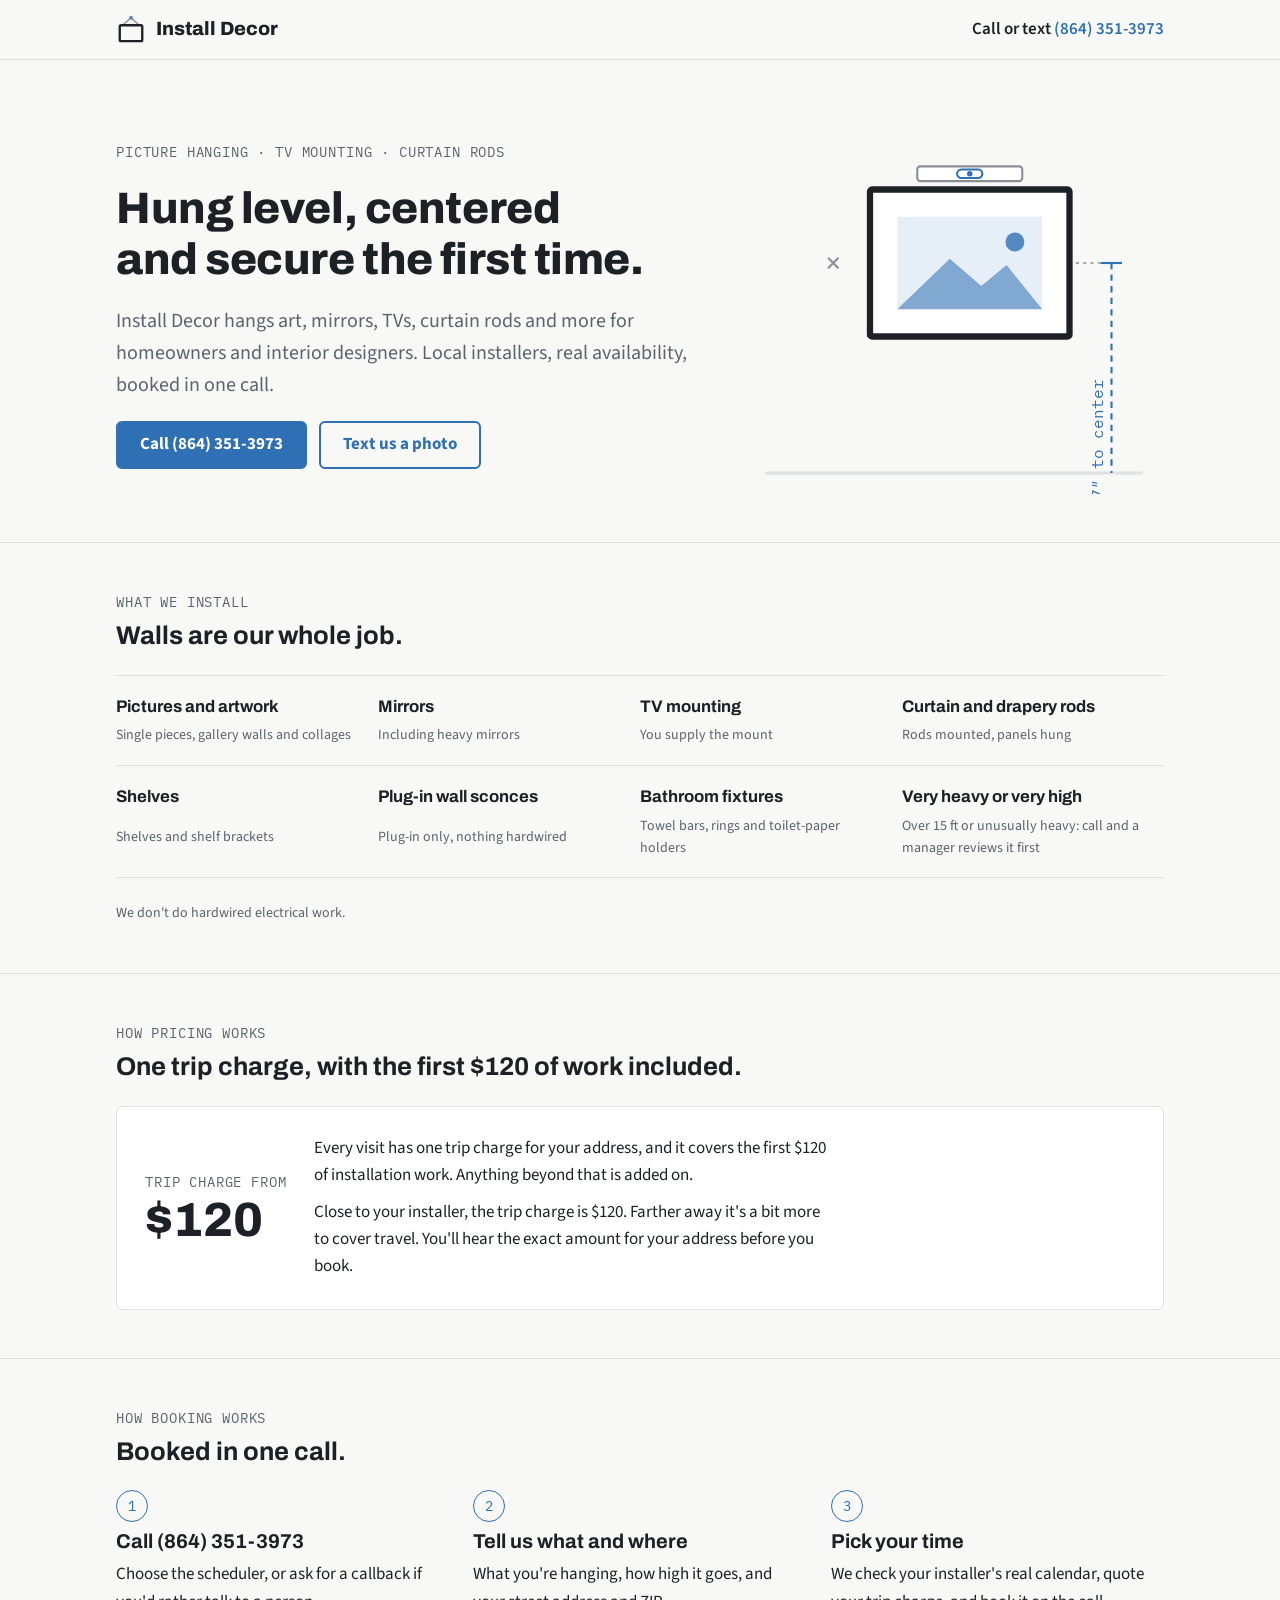
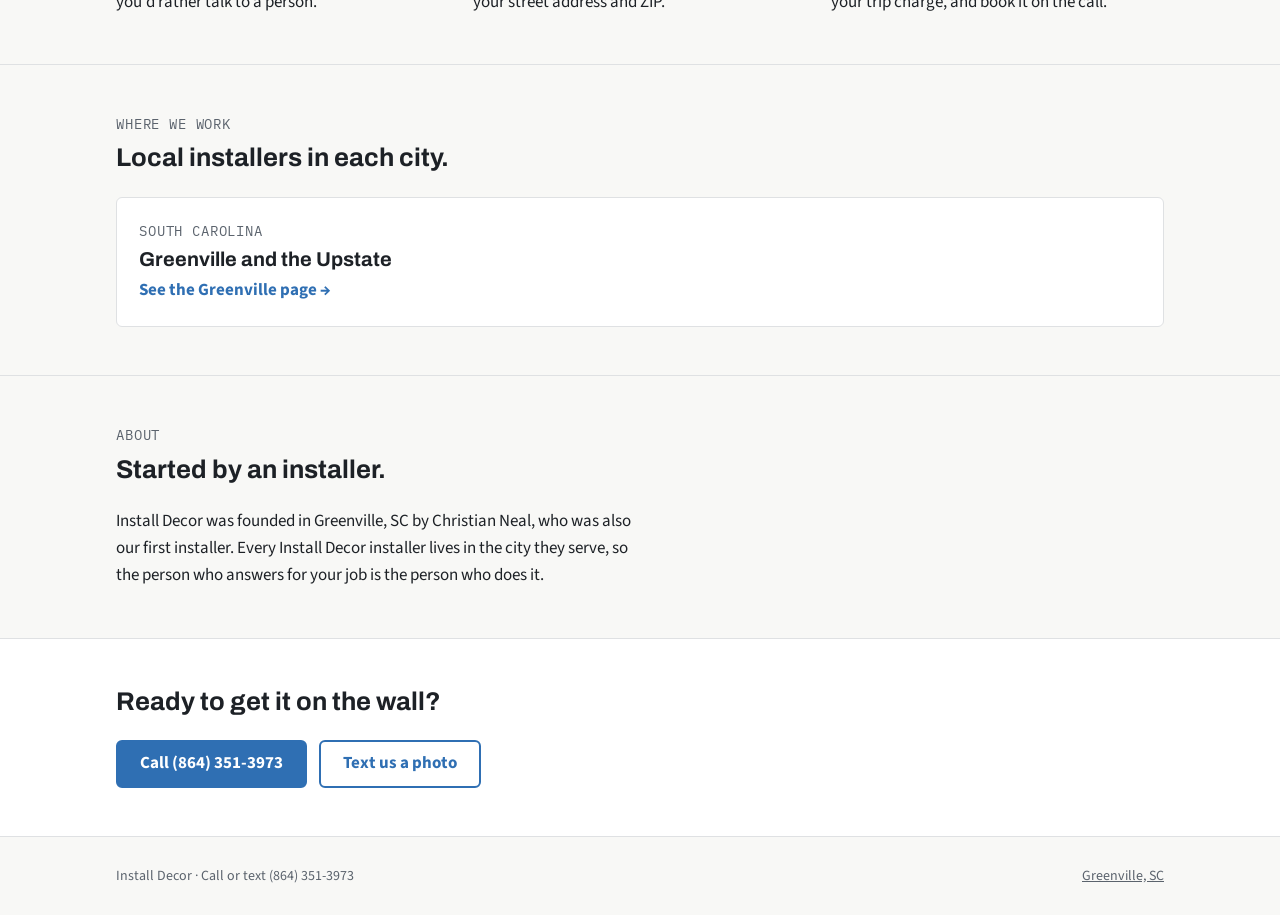
==== index.html @ dbbad50e "Add Install Decor website: home page, Greenville page, sitemap, robots, 404 Co-Authored-By: Claude O" ====
<!doctype html>
<html lang="en">
<head>
<meta charset="utf-8">
<meta name="viewport" content="width=device-width, initial-scale=1, viewport-fit=cover">
<title>Install Decor | Picture Hanging, TV Mounting &amp; Curtain Rods</title>
<meta name="description" content="Install Decor hangs pictures, mirrors, TVs, curtain rods and more for homeowners and designers. Local installers, real availability, booked in one call: (864) 351-3973.">
<link rel="canonical" href="https://installdecor.com/">
<link rel="icon" href="favicon.svg" type="image/svg+xml">
<meta property="og:type" content="website">
<meta property="og:site_name" content="Install Decor">
<meta property="og:title" content="Install Decor | Picture Hanging, TV Mounting & Curtain Rods">
<meta property="og:description" content="Local installers for art, mirrors, TVs and curtain rods. Booked in one call: (864) 351-3973.">
<meta property="og:url" content="https://installdecor.com/">
<meta property="og:image" content="https://installdecor.com/og-image.png">
<meta name="twitter:card" content="summary_large_image">
<link rel="preconnect" href="https://fonts.googleapis.com">
<link rel="preconnect" href="https://fonts.gstatic.com" crossorigin>
<link rel="stylesheet" href="https://fonts.googleapis.com/css2?family=Archivo:wght@700;800&family=IBM+Plex+Mono:wght@400&family=Source+Sans+3:wght@400;600;700&display=swap">
<link rel="stylesheet" href="styles.css">
<script type="application/ld+json">
{
  "@context": "https://schema.org",
  "@type": "HomeAndConstructionBusiness",
  "@id": "https://installdecor.com/#business",
  "name": "Install Decor",
  "url": "https://installdecor.com/",
  "telephone": "+1-864-351-3973",
  "image": "https://installdecor.com/og-image.png",
  "logo": "https://installdecor.com/favicon.svg",
  "description": "Picture hanging, mirror hanging, TV mounting, curtain and drapery rod installation, shelves, plug-in sconces and bathroom fixtures for homeowners and interior designers.",
  "founder": { "@type": "Person", "name": "Christian Neal" },
  "areaServed": [
    { "@type": "City", "name": "Greenville, SC" }
  ],
  "department": [
    { "@id": "https://installdecor.com/greenville-sc/#business" }
  ],
  "knowsAbout": ["Picture hanging", "Mirror hanging", "TV mounting", "Curtain rod installation", "Drapery rod installation", "Shelf installation", "Plug-in wall sconce installation", "Bathroom fixture installation"]
}
</script>
</head>
<body>

<header class="site-header">
  <div class="wrap">
    <a class="brand" href="./" aria-label="Install Decor home">
      <svg width="30" height="30" viewBox="0 0 32 32" aria-hidden="true"><circle cx="16" cy="4" r="2" fill="var(--tape)"/><path d="M16 4 L7 12 M16 4 L25 12" stroke="var(--pencil)" stroke-width="1.5" fill="none"/><rect x="4" y="12" width="24" height="17" rx="1.5" fill="none" stroke="var(--ink)" stroke-width="2.5"/></svg>
      Install Decor
    </a>
    <a class="header-call" href="tel:+18643513973">Call or text <span>(864) 351-3973</span></a>
  </div>
</header>

<main>
  <section class="hero">
    <div class="wrap">
      <div class="hero-copy">
        <p class="label">Picture hanging &middot; TV mounting &middot; Curtain rods</p>
        <h1>Hung level, centered and secure the first time.</h1>
        <p class="lede">Install Decor hangs art, mirrors, TVs, curtain rods and more for homeowners and interior designers. Local installers, real availability, booked in one call.</p>
        <div class="actions">
          <a class="btn btn-primary" href="tel:+18643513973">Call (864) 351-3973</a>
          <a class="btn btn-secondary" href="sms:+18643513973">Text us a photo</a>
        </div>
      </div>
      <div class="hero-art" aria-hidden="true">
        <svg viewBox="0 0 400 360" role="img">
          <line x1="20" y1="340" x2="380" y2="340" stroke="var(--line)" stroke-width="3"/>
          <rect x="120" y="70" width="190" height="140" rx="2" fill="var(--panel)" stroke="var(--ink)" stroke-width="6"/>
          <rect x="146" y="96" width="138" height="88" fill="var(--tape-soft)"/>
          <path d="M146 184 L196 136 L226 162 L250 142 L284 184 Z" fill="var(--tape)" opacity="0.55"/>
          <circle cx="258" cy="120" r="9" fill="var(--tape)" opacity="0.8"/>
          <rect x="165" y="48" width="100" height="14" rx="3" fill="var(--panel)" stroke="var(--pencil)" stroke-width="2"/>
          <rect x="203" y="51" width="24" height="8" rx="4" fill="none" stroke="var(--tape)" stroke-width="2"/>
          <circle cx="215" cy="55" r="2.6" fill="var(--tape)"/>
          <line x1="350" y1="140" x2="350" y2="340" stroke="var(--tape)" stroke-width="2" stroke-dasharray="6 5"/>
          <line x1="340" y1="140" x2="360" y2="140" stroke="var(--tape)" stroke-width="2"/>
          <line x1="316" y1="140" x2="340" y2="140" stroke="var(--pencil)" stroke-width="1.5" stroke-dasharray="3 4"/>
          <path d="M80 135 l10 10 M90 135 l-10 10" stroke="var(--pencil)" stroke-width="2"/>
          <text x="342" y="250" font-size="15" fill="var(--tape)" text-anchor="end" transform="rotate(-90 342 250)">57&#8243; to center</text>
        </svg>
      </div>
    </div>
  </section>

  <section class="band" id="services">
    <div class="wrap">
      <div class="section-head">
        <p class="label">What we install</p>
        <h2>Walls are our whole job.</h2>
      </div>
      <ul class="services">
        <li><strong>Pictures and artwork</strong><span>Single pieces, gallery walls and collages</span></li>
        <li><strong>Mirrors</strong><span>Including heavy mirrors</span></li>
        <li><strong>TV mounting</strong><span>You supply the mount</span></li>
        <li><strong>Curtain and drapery rods</strong><span>Rods mounted, panels hung</span></li>
        <li><strong>Shelves</strong><span>Shelves and shelf brackets</span></li>
        <li><strong>Plug-in wall sconces</strong><span>Plug-in only, nothing hardwired</span></li>
        <li><strong>Bathroom fixtures</strong><span>Towel bars, rings and toilet-paper holders</span></li>
        <li><strong>Very heavy or very high</strong><span>Over 15 ft or unusually heavy: call and a manager reviews it first</span></li>
      </ul>
      <p class="note">We don't do hardwired electrical work.</p>
    </div>
  </section>

  <section class="band" id="pricing">
    <div class="wrap">
      <div class="section-head">
        <p class="label">How pricing works</p>
        <h2>One trip charge, with the first $120 of work included.</h2>
      </div>
      <div class="price">
        <div class="price-figure">
          <span class="label">Trip charge from</span>
          <span class="amount">$120</span>
        </div>
        <div class="price-copy">
          <p>Every visit has one trip charge for your address, and it covers the first $120 of installation work. Anything beyond that is added on.</p>
          <p>Close to your installer, the trip charge is $120. Farther away it's a bit more to cover travel. You'll hear the exact amount for your address before you book.</p>
        </div>
      </div>
    </div>
  </section>

  <section class="band" id="booking">
    <div class="wrap">
      <div class="section-head">
        <p class="label">How booking works</p>
        <h2>Booked in one call.</h2>
      </div>
      <ol class="steps">
        <li><h3>Call (864) 351-3973</h3><p>Choose the scheduler, or ask for a callback if you'd rather talk to a person.</p></li>
        <li><h3>Tell us what and where</h3><p>What you're hanging, how high it goes, and your street address and ZIP.</p></li>
        <li><h3>Pick your time</h3><p>We check your installer's real calendar, quote your trip charge, and book it on the call.</p></li>
      </ol>
    </div>
  </section>

  <section class="band" id="cities">
    <div class="wrap">
      <div class="section-head">
        <p class="label">Where we work</p>
        <h2>Local installers in each city.</h2>
      </div>
      <div class="cities">
        <a class="city" href="greenville-sc/">
          <span class="label">South Carolina</span>
          <h3>Greenville and the Upstate</h3>
          <span class="go">See the Greenville page &rarr;</span>
        </a>
      </div>
    </div>
  </section>

  <section class="band" id="about">
    <div class="wrap">
      <div class="section-head">
        <p class="label">About</p>
        <h2>Started by an installer.</h2>
      </div>
      <p>Install Decor was founded in Greenville, SC by Christian Neal, who was also our first installer. Every Install Decor installer lives in the city they serve, so the person who answers for your job is the person who does it.</p>
    </div>
  </section>

  <section class="band cta">
    <div class="wrap">
      <h2>Ready to get it on the wall?</h2>
      <div class="actions">
        <a class="btn btn-primary" href="tel:+18643513973">Call (864) 351-3973</a>
        <a class="btn btn-secondary" href="sms:+18643513973">Text us a photo</a>
      </div>
    </div>
  </section>
</main>

<footer class="site-footer">
  <div class="wrap">
    <span>Install Decor &middot; Call or text (864) 351-3973</span>
    <span><a href="greenville-sc/">Greenville, SC</a></span>
  </div>
</footer>

</body>
</html>
---- styles.css ----
/* Layout: a gallery wall. Plain plaster ground, ink type, painter's-tape blue for marks and actions.
   One measured illustration in the hero; everything else stays quiet. */
:root {
  --wall: #f8f8f6;
  --panel: #ffffff;
  --ink: #1d2126;
  --muted: #5b636d;
  --line: #dfe1e3;
  --tape: #2f6fb3;
  --tape-ink: #ffffff;
  --tape-soft: #e6eef7;
  --pencil: #8a8f96;

  --display: "Archivo", "Helvetica Neue", Arial, sans-serif;
  --body: "Source Sans 3", "Segoe UI", Roboto, Arial, sans-serif;
  --mono: "IBM Plex Mono", ui-monospace, Menlo, Consolas, monospace;

  --step--1: 0.875rem;
  --step-0: 1.0625rem;
  --step-1: 1.25rem;
  --step-2: 1.6rem;
  --step-3: clamp(1.9rem, 4.2vw, 2.75rem);
  --radius: 6px;
  --gutter: max(16px, env(safe-area-inset-left, 0px));
  --gutter-r: max(16px, env(safe-area-inset-right, 0px));
  color-scheme: light;
}
@media (prefers-color-scheme: dark) {
  :root:not([data-theme="light"]) {
    --wall: #15181b; --panel: #1d2126; --ink: #eceef0; --muted: #a3abb4;
    --line: #2e343a; --tape: #6aa6e6; --tape-ink: #0e1a27; --tape-soft: #1f2d3c; --pencil: #7d848c;
    color-scheme: dark;
  }
}
:root[data-theme="dark"] {
  --wall: #15181b; --panel: #1d2126; --ink: #eceef0; --muted: #a3abb4;
  --line: #2e343a; --tape: #6aa6e6; --tape-ink: #0e1a27; --tape-soft: #1f2d3c; --pencil: #7d848c;
  color-scheme: dark;
}

* { box-sizing: border-box; }
html { -webkit-text-size-adjust: 100%; }
body {
  margin: 0;
  background: var(--wall);
  color: var(--ink);
  font: 400 var(--step-0)/1.6 var(--body);
}
img { max-width: 100%; height: auto; display: block; }
a { color: var(--tape); }
a:focus-visible, .btn:focus-visible { outline: 3px solid var(--tape); outline-offset: 3px; }
h1, h2, h3 { font-family: var(--display); line-height: 1.15; text-wrap: balance; margin: 0; }
h1 { font-size: var(--step-3); font-weight: 800; letter-spacing: -0.01em; }
h2 { font-size: var(--step-2); font-weight: 700; }
h3 { font-size: var(--step-1); font-weight: 700; }
p { margin: 0; max-width: 65ch; }

.wrap {
  max-width: 1080px;
  margin: 0 auto;
  padding-left: var(--gutter);
  padding-right: var(--gutter-r);
}
.label {
  font-family: var(--mono);
  font-size: var(--step--1);
  letter-spacing: 0.06em;
  text-transform: uppercase;
  color: var(--muted);
}

/* Header */
.site-header { border-bottom: 1px solid var(--line); background: var(--wall); }
.site-header .wrap {
  display: flex; align-items: center; justify-content: space-between;
  gap: 16px; padding-block: 14px; flex-wrap: wrap;
}
.brand {
  display: flex; align-items: center; gap: 10px;
  font-family: var(--display); font-weight: 800; font-size: 1.2rem;
  color: var(--ink); text-decoration: none;
}
.brand svg { flex: none; }
.header-call { font-weight: 600; color: var(--ink); text-decoration: none; white-space: nowrap; }
.header-call span { color: var(--tape); }

/* Buttons */
.actions { display: flex; flex-wrap: wrap; gap: 12px; }
.btn {
  display: inline-flex; align-items: center; justify-content: center; gap: 8px;
  min-height: 48px; padding: 0 22px; border-radius: var(--radius);
  font: 700 var(--step-0)/1 var(--body); text-decoration: none;
  border: 2px solid var(--tape);
}
.btn-primary { background: var(--tape); color: var(--tape-ink); }
.btn-secondary { background: transparent; color: var(--tape); }
.btn-primary:hover { filter: brightness(1.08); }
.btn-secondary:hover { background: var(--tape-soft); }

/* Hero */
.hero .wrap {
  display: grid; grid-template-columns: minmax(0, 1.15fr) minmax(0, 0.85fr);
  gap: 48px; align-items: center; padding-block: 56px 48px;
}
.hero-copy { display: grid; gap: 20px; min-width: 0; }
.hero-copy .lede { font-size: var(--step-1); color: var(--muted); }
.hero-art { min-width: 0; }
.hero-art svg { width: 100%; height: auto; max-width: 420px; margin-left: auto; display: block; }
.hero-art text { font-family: var(--mono); }

/* Sections */
section.band { padding-block: 48px; border-top: 1px solid var(--line); }
section.band .wrap { display: grid; gap: 24px; }
.section-head { display: grid; gap: 8px; }

.services {
  list-style: none; margin: 0; padding: 0;
  display: grid; grid-template-columns: repeat(auto-fit, minmax(230px, 1fr)); gap: 0;
  border-top: 1px solid var(--line);
}
.services li {
  display: grid; gap: 4px; padding: 18px 20px 18px 0;
  border-bottom: 1px solid var(--line);
}
.services li strong { font-family: var(--display); font-size: 1.05rem; }
.services li span { color: var(--muted); font-size: var(--step--1); }
.note { color: var(--muted); font-size: var(--step--1); }

.price {
  display: grid; grid-template-columns: auto minmax(0, 1fr); gap: 28px; align-items: center;
  background: var(--panel); border: 1px solid var(--line); border-radius: var(--radius);
  padding: 28px;
}
.price-figure { display: grid; gap: 2px; }
.price-figure .amount {
  font-family: var(--display); font-weight: 800; font-size: 3rem; line-height: 1;
  font-variant-numeric: tabular-nums;
}
.price-copy { display: grid; gap: 10px; min-width: 0; }

.steps { list-style: none; margin: 0; padding: 0; display: grid; grid-template-columns: repeat(3, minmax(0, 1fr)); gap: 24px; counter-reset: step; }
.steps li { display: grid; gap: 8px; align-content: start; counter-increment: step; }
.steps li::before {
  content: counter(step);
  font-family: var(--mono); font-size: var(--step--1); color: var(--tape);
  border: 1.5px solid var(--tape); border-radius: 50%;
  width: 30px; height: 30px; display: grid; place-items: center;
}

.cities { display: grid; grid-template-columns: repeat(auto-fit, minmax(260px, 1fr)); gap: 16px; }
.city {
  display: grid; gap: 6px; padding: 22px; border-radius: var(--radius);
  background: var(--panel); border: 1px solid var(--line); text-decoration: none; color: var(--ink);
}
.city:hover { border-color: var(--tape); }
.city .go { color: var(--tape); font-weight: 700; }

/* City page */
.installer { display: grid; grid-template-columns: 220px minmax(0, 1fr); gap: 28px; align-items: center; }
.photo {
  aspect-ratio: 4 / 5; max-width: 100%; border-radius: var(--radius); overflow: hidden;
  background: var(--tape-soft); display: grid; place-items: center; text-align: center;
  color: var(--muted); font-size: var(--step--1); padding: 16px;
}
.photo img { width: 100%; height: 100%; object-fit: cover; }
.towns { list-style: none; margin: 0; padding: 0; display: flex; flex-wrap: wrap; gap: 8px; }
.towns li {
  padding: 6px 12px; border: 1px solid var(--line); border-radius: 999px;
  background: var(--panel); font-size: var(--step--1);
}

.faq { display: grid; gap: 0; border-top: 1px solid var(--line); }
.faq details { border-bottom: 1px solid var(--line); padding-block: 16px; }
.faq summary { cursor: pointer; font-family: var(--display); font-weight: 700; font-size: 1.05rem; }
.faq details p { margin-top: 8px; color: var(--muted); }

.cta { background: var(--panel); }
.cta .wrap { display: flex; flex-wrap: wrap; align-items: center; justify-content: space-between; gap: 20px; }

/* Footer */
.site-footer { border-top: 1px solid var(--line); padding-block: 28px; color: var(--muted); font-size: var(--step--1); }
.site-footer .wrap { display: flex; flex-wrap: wrap; justify-content: space-between; gap: 12px 24px; }
.site-footer a { color: var(--muted); }

@media (max-width: 760px) {
  .hero .wrap { grid-template-columns: minmax(0, 1fr); gap: 28px; padding-block: 36px; }
  .hero-art svg { max-width: 320px; margin: 0 auto; }
  .price { grid-template-columns: minmax(0, 1fr); gap: 16px; }
  .steps { grid-template-columns: minmax(0, 1fr); }
  .installer { grid-template-columns: minmax(0, 1fr); }
  .installer .photo { max-width: 240px; }
}
@media (prefers-reduced-motion: no-preference) {
  .btn { transition: filter 0.15s, background-color 0.15s; }
}
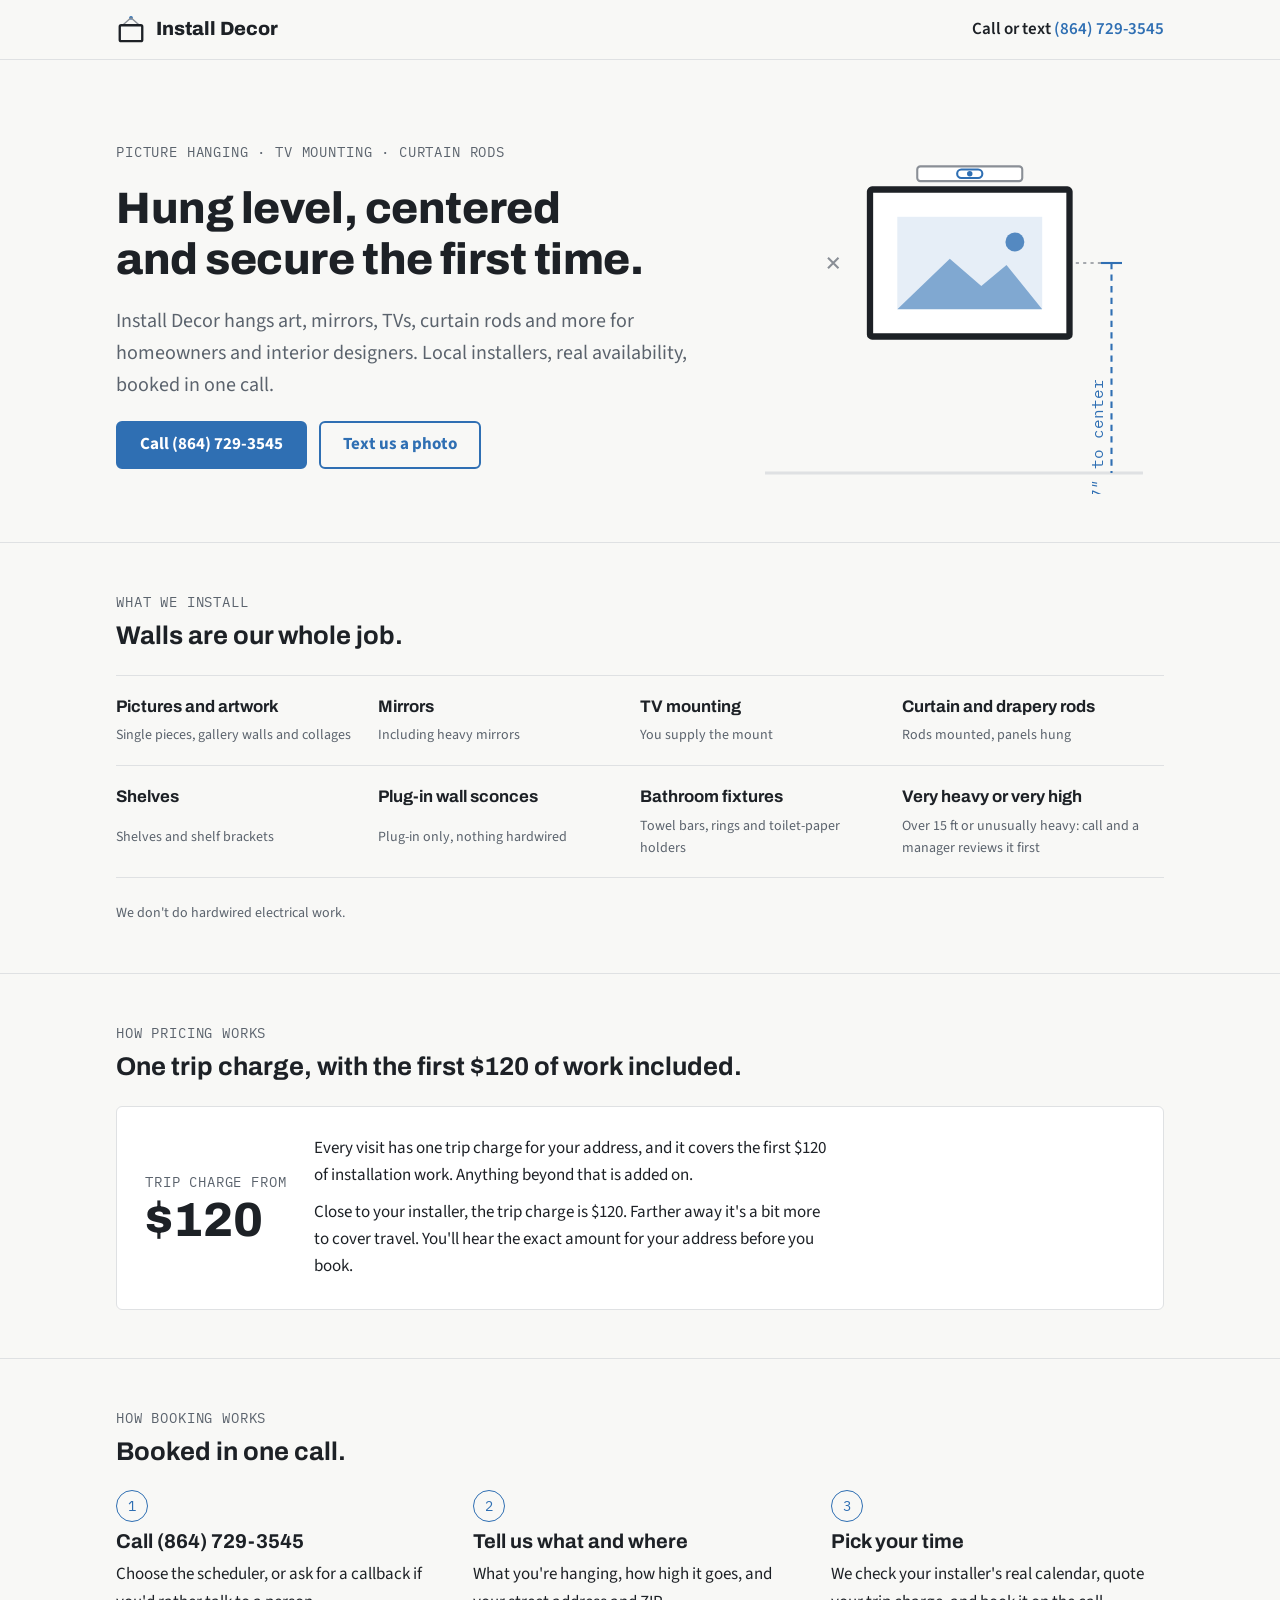
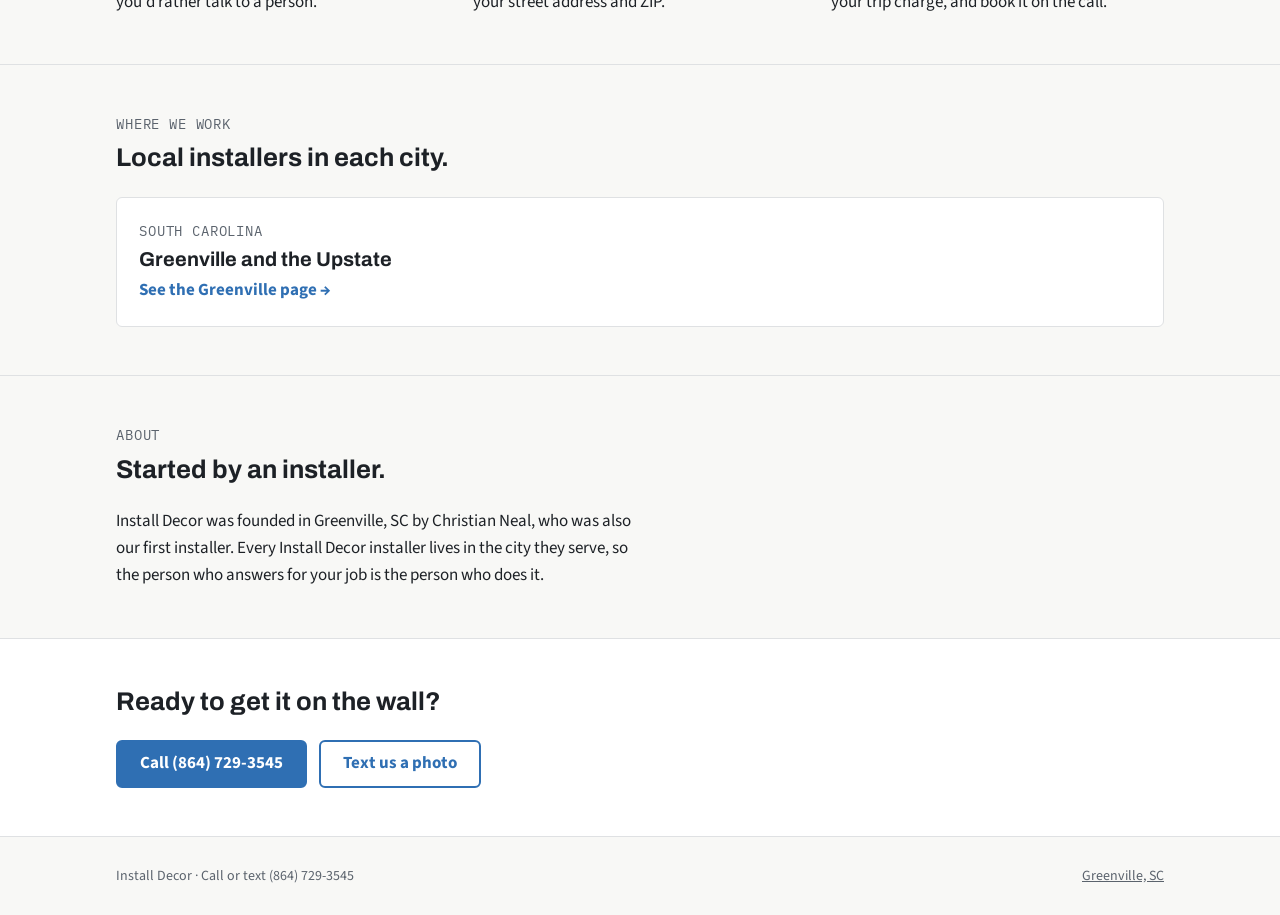
==== commit 03b0fa13: "Use (864) 729-3545 as the primary phone number Co-Authored-By: Claude Opus 5.5 <noreply@anthropic.co" ====
--- a/index.html
+++ b/index.html
@@ -4,13 +4,13 @@
 <meta charset="utf-8">
 <meta name="viewport" content="width=device-width, initial-scale=1, viewport-fit=cover">
 <title>Install Decor | Picture Hanging, TV Mounting &amp; Curtain Rods</title>
-<meta name="description" content="Install Decor hangs pictures, mirrors, TVs, curtain rods and more for homeowners and designers. Local installers, real availability, booked in one call: (864) 351-3973.">
+<meta name="description" content="Install Decor hangs pictures, mirrors, TVs, curtain rods and more for homeowners and designers. Local installers, real availability, booked in one call: (864) 729-3545.">
 <link rel="canonical" href="https://installdecor.com/">
 <link rel="icon" href="favicon.svg" type="image/svg+xml">
 <meta property="og:type" content="website">
 <meta property="og:site_name" content="Install Decor">
 <meta property="og:title" content="Install Decor | Picture Hanging, TV Mounting & Curtain Rods">
-<meta property="og:description" content="Local installers for art, mirrors, TVs and curtain rods. Booked in one call: (864) 351-3973.">
+<meta property="og:description" content="Local installers for art, mirrors, TVs and curtain rods. Booked in one call: (864) 729-3545.">
 <meta property="og:url" content="https://installdecor.com/">
 <meta property="og:image" content="https://installdecor.com/og-image.png">
 <meta name="twitter:card" content="summary_large_image">
@@ -25,7 +25,7 @@
   "@id": "https://installdecor.com/#business",
   "name": "Install Decor",
   "url": "https://installdecor.com/",
-  "telephone": "+1-864-351-3973",
+  "telephone": "+1-864-729-3545",
   "image": "https://installdecor.com/og-image.png",
   "logo": "https://installdecor.com/favicon.svg",
   "description": "Picture hanging, mirror hanging, TV mounting, curtain and drapery rod installation, shelves, plug-in sconces and bathroom fixtures for homeowners and interior designers.",
@@ -48,7 +48,7 @@
       <svg width="30" height="30" viewBox="0 0 32 32" aria-hidden="true"><circle cx="16" cy="4" r="2" fill="var(--tape)"/><path d="M16 4 L7 12 M16 4 L25 12" stroke="var(--pencil)" stroke-width="1.5" fill="none"/><rect x="4" y="12" width="24" height="17" rx="1.5" fill="none" stroke="var(--ink)" stroke-width="2.5"/></svg>
       Install Decor
     </a>
-    <a class="header-call" href="tel:+18643513973">Call or text <span>(864) 351-3973</span></a>
+    <a class="header-call" href="tel:+18647293545">Call or text <span>(864) 729-3545</span></a>
   </div>
 </header>
 
@@ -60,8 +60,8 @@
         <h1>Hung level, centered and secure the first time.</h1>
         <p class="lede">Install Decor hangs art, mirrors, TVs, curtain rods and more for homeowners and interior designers. Local installers, real availability, booked in one call.</p>
         <div class="actions">
-          <a class="btn btn-primary" href="tel:+18643513973">Call (864) 351-3973</a>
-          <a class="btn btn-secondary" href="sms:+18643513973">Text us a photo</a>
+          <a class="btn btn-primary" href="tel:+18647293545">Call (864) 729-3545</a>
+          <a class="btn btn-secondary" href="sms:+18647293545">Text us a photo</a>
         </div>
       </div>
       <div class="hero-art" aria-hidden="true">
@@ -130,7 +130,7 @@
         <h2>Booked in one call.</h2>
       </div>
       <ol class="steps">
-        <li><h3>Call (864) 351-3973</h3><p>Choose the scheduler, or ask for a callback if you'd rather talk to a person.</p></li>
+        <li><h3>Call (864) 729-3545</h3><p>Choose the scheduler, or ask for a callback if you'd rather talk to a person.</p></li>
         <li><h3>Tell us what and where</h3><p>What you're hanging, how high it goes, and your street address and ZIP.</p></li>
         <li><h3>Pick your time</h3><p>We check your installer's real calendar, quote your trip charge, and book it on the call.</p></li>
       </ol>
@@ -167,8 +167,8 @@
     <div class="wrap">
       <h2>Ready to get it on the wall?</h2>
       <div class="actions">
-        <a class="btn btn-primary" href="tel:+18643513973">Call (864) 351-3973</a>
-        <a class="btn btn-secondary" href="sms:+18643513973">Text us a photo</a>
+        <a class="btn btn-primary" href="tel:+18647293545">Call (864) 729-3545</a>
+        <a class="btn btn-secondary" href="sms:+18647293545">Text us a photo</a>
       </div>
     </div>
   </section>
@@ -176,7 +176,7 @@
 
 <footer class="site-footer">
   <div class="wrap">
-    <span>Install Decor &middot; Call or text (864) 351-3973</span>
+    <span>Install Decor &middot; Call or text (864) 729-3545</span>
     <span><a href="greenville-sc/">Greenville, SC</a></span>
   </div>
 </footer>
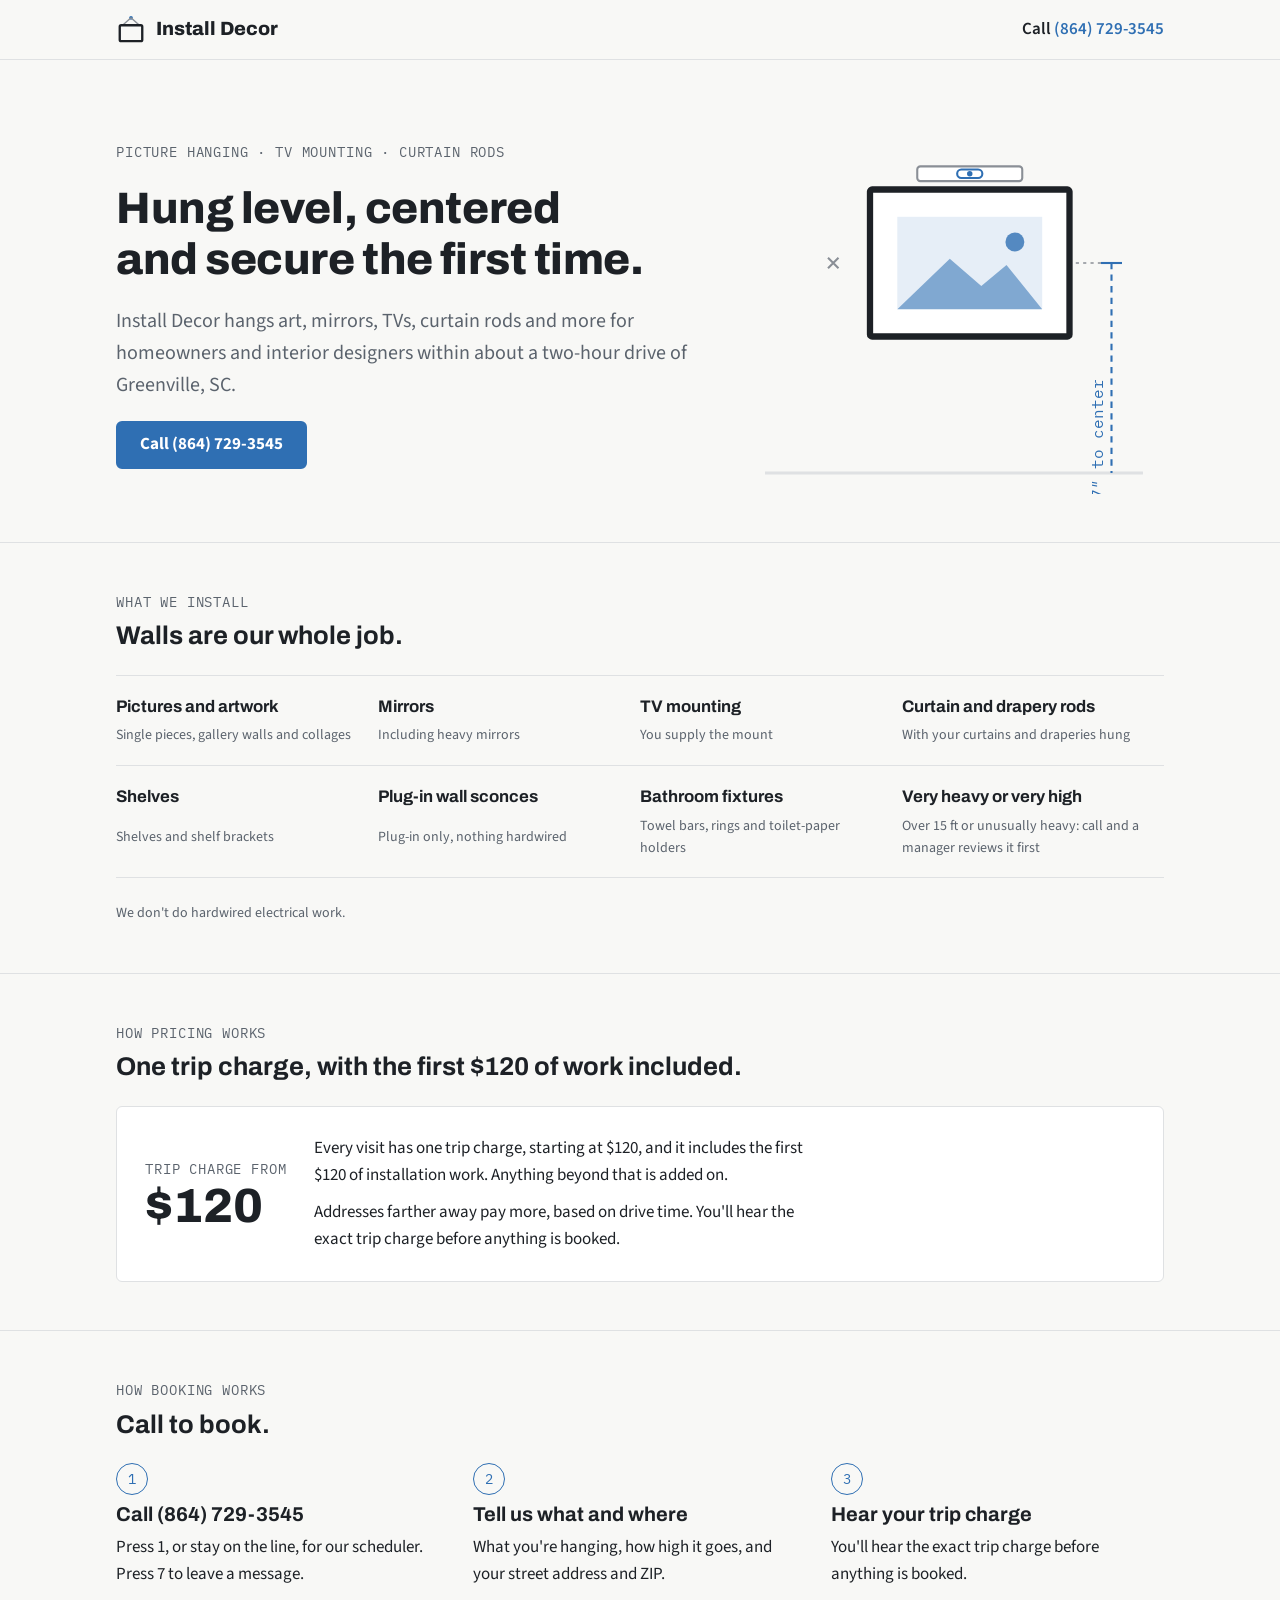
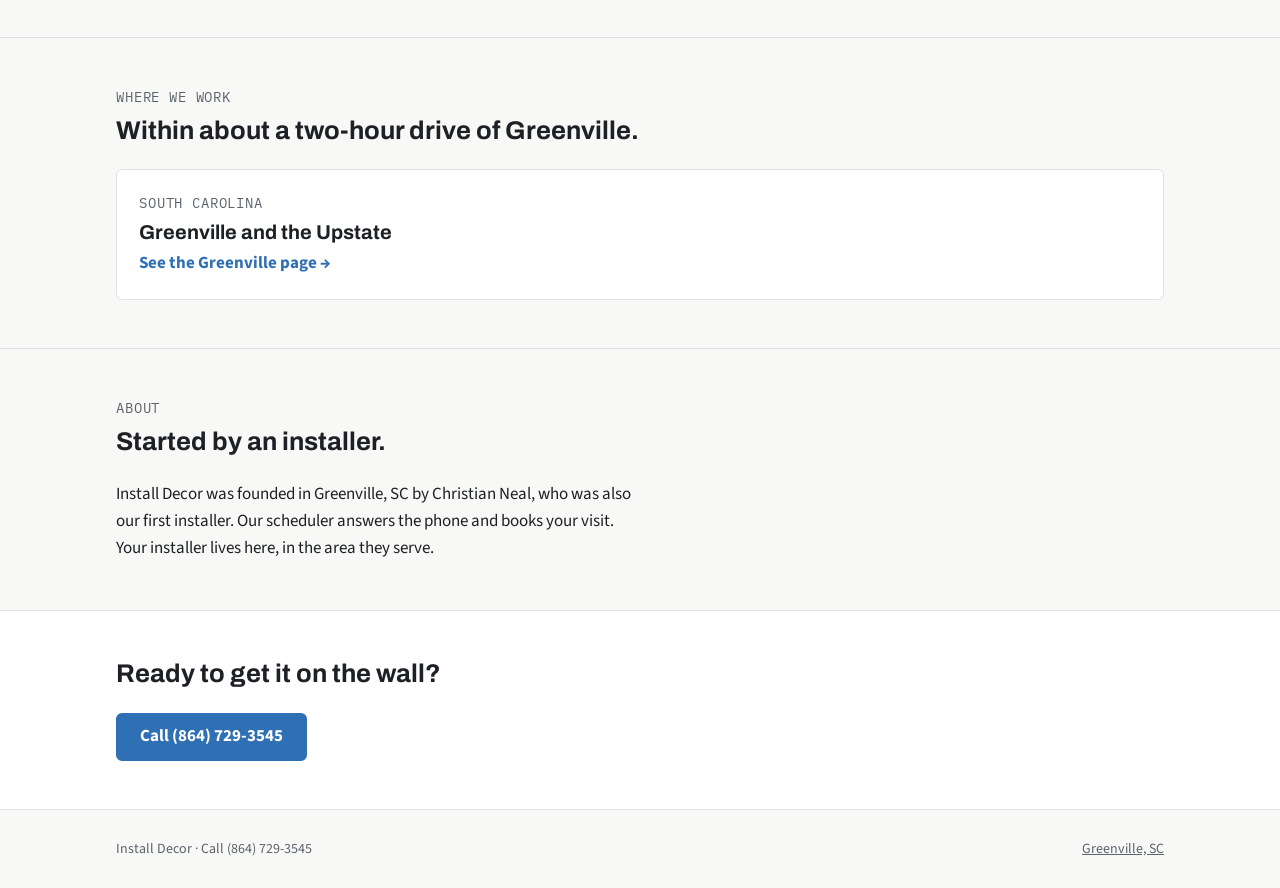
==== commit 0c43cd80: "Correct site copy: call-only CTA, phone menu steps, pricing, service area, curtains Co-Authored-By: " ====
--- a/index.html
+++ b/index.html
@@ -4,13 +4,13 @@
 <meta charset="utf-8">
 <meta name="viewport" content="width=device-width, initial-scale=1, viewport-fit=cover">
 <title>Install Decor | Picture Hanging, TV Mounting &amp; Curtain Rods</title>
-<meta name="description" content="Install Decor hangs pictures, mirrors, TVs, curtain rods and more for homeowners and designers. Local installers, real availability, booked in one call: (864) 729-3545.">
+<meta name="description" content="Install Decor hangs pictures, mirrors, TVs, curtain rods and more for homeowners and designers within about a two-hour drive of Greenville, SC. Call (864) 729-3545.">
 <link rel="canonical" href="https://installdecor.com/">
 <link rel="icon" href="favicon.svg" type="image/svg+xml">
 <meta property="og:type" content="website">
 <meta property="og:site_name" content="Install Decor">
 <meta property="og:title" content="Install Decor | Picture Hanging, TV Mounting & Curtain Rods">
-<meta property="og:description" content="Local installers for art, mirrors, TVs and curtain rods. Booked in one call: (864) 729-3545.">
+<meta property="og:description" content="Art, mirrors, TVs, curtain rods and curtains hung within about a two-hour drive of Greenville, SC. Call (864) 729-3545.">
 <meta property="og:url" content="https://installdecor.com/">
 <meta property="og:image" content="https://installdecor.com/og-image.png">
 <meta name="twitter:card" content="summary_large_image">
@@ -48,7 +48,7 @@
       <svg width="30" height="30" viewBox="0 0 32 32" aria-hidden="true"><circle cx="16" cy="4" r="2" fill="var(--tape)"/><path d="M16 4 L7 12 M16 4 L25 12" stroke="var(--pencil)" stroke-width="1.5" fill="none"/><rect x="4" y="12" width="24" height="17" rx="1.5" fill="none" stroke="var(--ink)" stroke-width="2.5"/></svg>
       Install Decor
     </a>
-    <a class="header-call" href="tel:+18647293545">Call or text <span>(864) 729-3545</span></a>
+    <a class="header-call" href="tel:+18647293545">Call <span>(864) 729-3545</span></a>
   </div>
 </header>
 
@@ -58,10 +58,9 @@
       <div class="hero-copy">
         <p class="label">Picture hanging &middot; TV mounting &middot; Curtain rods</p>
         <h1>Hung level, centered and secure the first time.</h1>
-        <p class="lede">Install Decor hangs art, mirrors, TVs, curtain rods and more for homeowners and interior designers. Local installers, real availability, booked in one call.</p>
+        <p class="lede">Install Decor hangs art, mirrors, TVs, curtain rods and more for homeowners and interior designers within about a two-hour drive of Greenville, SC.</p>
         <div class="actions">
           <a class="btn btn-primary" href="tel:+18647293545">Call (864) 729-3545</a>
-          <a class="btn btn-secondary" href="sms:+18647293545">Text us a photo</a>
         </div>
       </div>
       <div class="hero-art" aria-hidden="true">
@@ -94,7 +93,7 @@
         <li><strong>Pictures and artwork</strong><span>Single pieces, gallery walls and collages</span></li>
         <li><strong>Mirrors</strong><span>Including heavy mirrors</span></li>
         <li><strong>TV mounting</strong><span>You supply the mount</span></li>
-        <li><strong>Curtain and drapery rods</strong><span>Rods mounted, panels hung</span></li>
+        <li><strong>Curtain and drapery rods</strong><span>With your curtains and draperies hung</span></li>
         <li><strong>Shelves</strong><span>Shelves and shelf brackets</span></li>
         <li><strong>Plug-in wall sconces</strong><span>Plug-in only, nothing hardwired</span></li>
         <li><strong>Bathroom fixtures</strong><span>Towel bars, rings and toilet-paper holders</span></li>
@@ -116,8 +115,8 @@
           <span class="amount">$120</span>
         </div>
         <div class="price-copy">
-          <p>Every visit has one trip charge for your address, and it covers the first $120 of installation work. Anything beyond that is added on.</p>
-          <p>Close to your installer, the trip charge is $120. Farther away it's a bit more to cover travel. You'll hear the exact amount for your address before you book.</p>
+          <p>Every visit has one trip charge, starting at $120, and it includes the first $120 of installation work. Anything beyond that is added on.</p>
+          <p>Addresses farther away pay more, based on drive time. You'll hear the exact trip charge before anything is booked.</p>
         </div>
       </div>
     </div>
@@ -127,12 +126,12 @@
     <div class="wrap">
       <div class="section-head">
         <p class="label">How booking works</p>
-        <h2>Booked in one call.</h2>
+        <h2>Call to book.</h2>
       </div>
       <ol class="steps">
-        <li><h3>Call (864) 729-3545</h3><p>Choose the scheduler, or ask for a callback if you'd rather talk to a person.</p></li>
+        <li><h3>Call (864) 729-3545</h3><p>Press 1, or stay on the line, for our scheduler. Press 7 to leave a message.</p></li>
         <li><h3>Tell us what and where</h3><p>What you're hanging, how high it goes, and your street address and ZIP.</p></li>
-        <li><h3>Pick your time</h3><p>We check your installer's real calendar, quote your trip charge, and book it on the call.</p></li>
+        <li><h3>Hear your trip charge</h3><p>You'll hear the exact trip charge before anything is booked.</p></li>
       </ol>
     </div>
   </section>
@@ -141,7 +140,7 @@
     <div class="wrap">
       <div class="section-head">
         <p class="label">Where we work</p>
-        <h2>Local installers in each city.</h2>
+        <h2>Within about a two-hour drive of Greenville.</h2>
       </div>
       <div class="cities">
         <a class="city" href="greenville-sc/">
@@ -159,7 +158,7 @@
         <p class="label">About</p>
         <h2>Started by an installer.</h2>
       </div>
-      <p>Install Decor was founded in Greenville, SC by Christian Neal, who was also our first installer. Every Install Decor installer lives in the city they serve, so the person who answers for your job is the person who does it.</p>
+      <p>Install Decor was founded in Greenville, SC by Christian Neal, who was also our first installer. Our scheduler answers the phone and books your visit. Your installer lives here, in the area they serve.</p>
     </div>
   </section>
 
@@ -168,7 +167,6 @@
       <h2>Ready to get it on the wall?</h2>
       <div class="actions">
         <a class="btn btn-primary" href="tel:+18647293545">Call (864) 729-3545</a>
-        <a class="btn btn-secondary" href="sms:+18647293545">Text us a photo</a>
       </div>
     </div>
   </section>
@@ -176,7 +174,7 @@
 
 <footer class="site-footer">
   <div class="wrap">
-    <span>Install Decor &middot; Call or text (864) 729-3545</span>
+    <span>Install Decor &middot; Call (864) 729-3545</span>
     <span><a href="greenville-sc/">Greenville, SC</a></span>
   </div>
 </footer>
--- a/styles.css
+++ b/styles.css
@@ -156,7 +156,8 @@
 .city .go { color: var(--tape); font-weight: 700; }
 
 /* City page */
-.installer { display: grid; grid-template-columns: 220px minmax(0, 1fr); gap: 28px; align-items: center; }
+.installer { display: grid; grid-template-columns: minmax(0, 1fr); gap: 28px; align-items: center; }
+.installer:has(.photo) { grid-template-columns: 220px minmax(0, 1fr); }
 .photo {
   aspect-ratio: 4 / 5; max-width: 100%; border-radius: var(--radius); overflow: hidden;
   background: var(--tape-soft); display: grid; place-items: center; text-align: center;
@@ -187,7 +188,7 @@
   .hero-art svg { max-width: 320px; margin: 0 auto; }
   .price { grid-template-columns: minmax(0, 1fr); gap: 16px; }
   .steps { grid-template-columns: minmax(0, 1fr); }
-  .installer { grid-template-columns: minmax(0, 1fr); }
+  .installer, .installer:has(.photo) { grid-template-columns: minmax(0, 1fr); }
   .installer .photo { max-width: 240px; }
 }
 @media (prefers-reduced-motion: no-preference) {
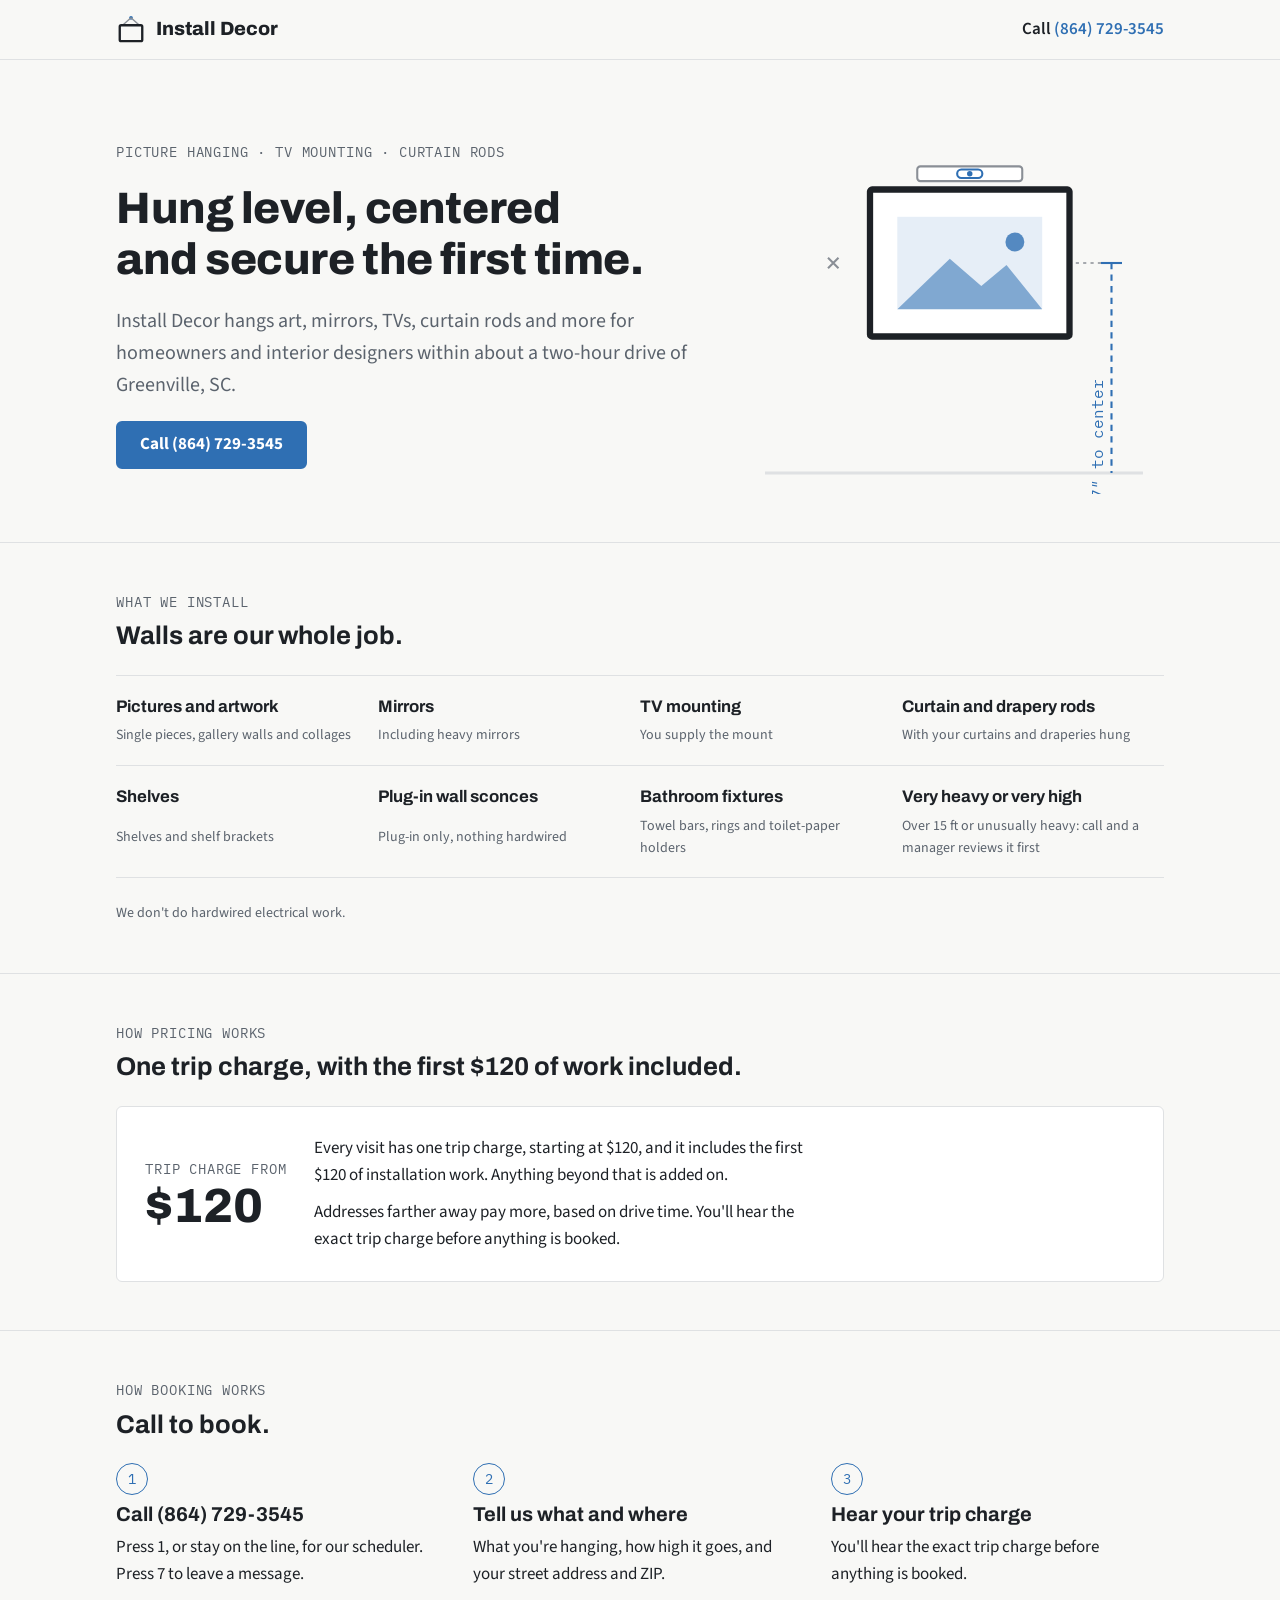
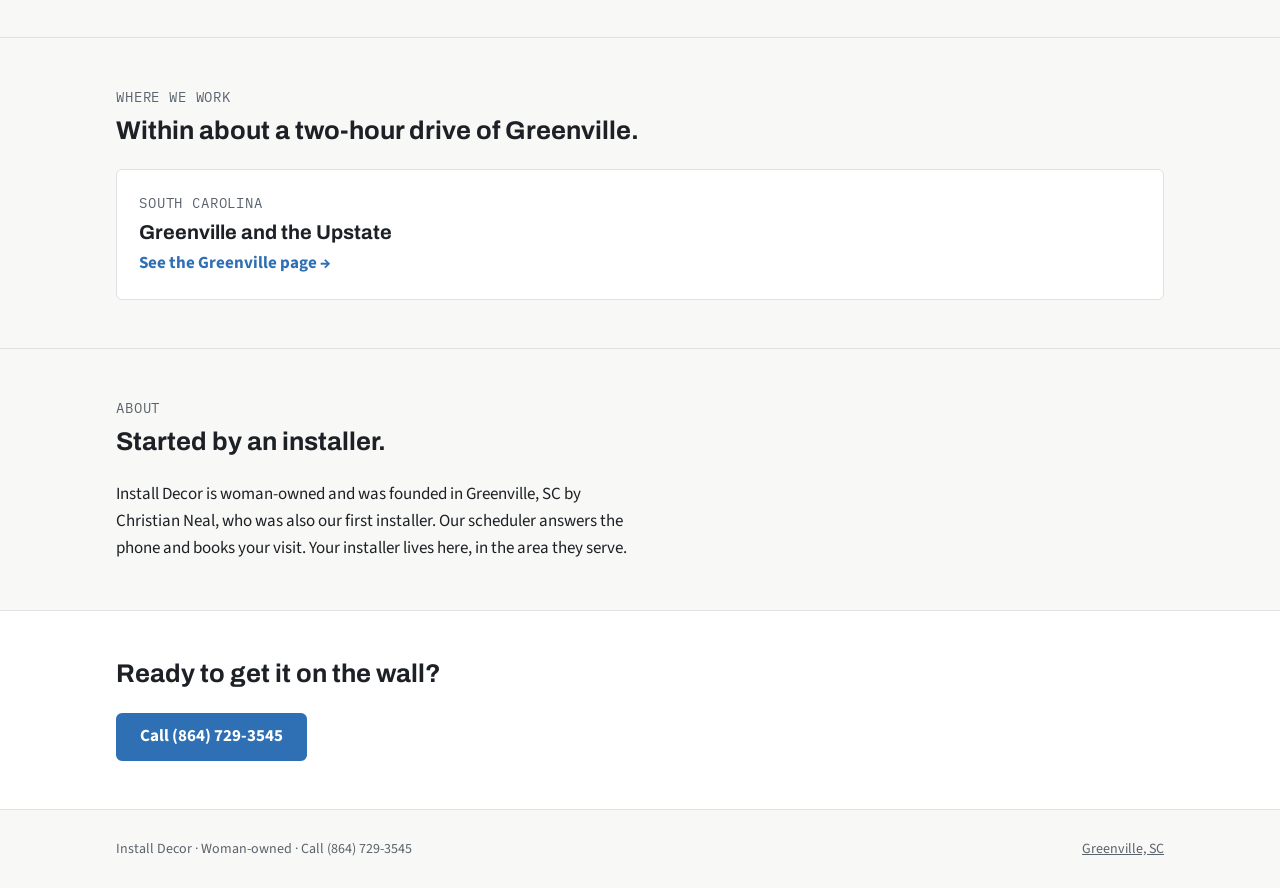
==== commit b6a8ad26: "Say Install Decor is woman-owned Co-Authored-By: Claude Opus 5.5 <noreply@anthropic.com> Claude-Sess" ====
--- a/index.html
+++ b/index.html
@@ -158,7 +158,7 @@
         <p class="label">About</p>
         <h2>Started by an installer.</h2>
       </div>
-      <p>Install Decor was founded in Greenville, SC by Christian Neal, who was also our first installer. Our scheduler answers the phone and books your visit. Your installer lives here, in the area they serve.</p>
+      <p>Install Decor is woman-owned and was founded in Greenville, SC by Christian Neal, who was also our first installer. Our scheduler answers the phone and books your visit. Your installer lives here, in the area they serve.</p>
     </div>
   </section>
 
@@ -174,7 +174,7 @@
 
 <footer class="site-footer">
   <div class="wrap">
-    <span>Install Decor &middot; Call (864) 729-3545</span>
+    <span>Install Decor &middot; Woman-owned &middot; Call (864) 729-3545</span>
     <span><a href="greenville-sc/">Greenville, SC</a></span>
   </div>
 </footer>
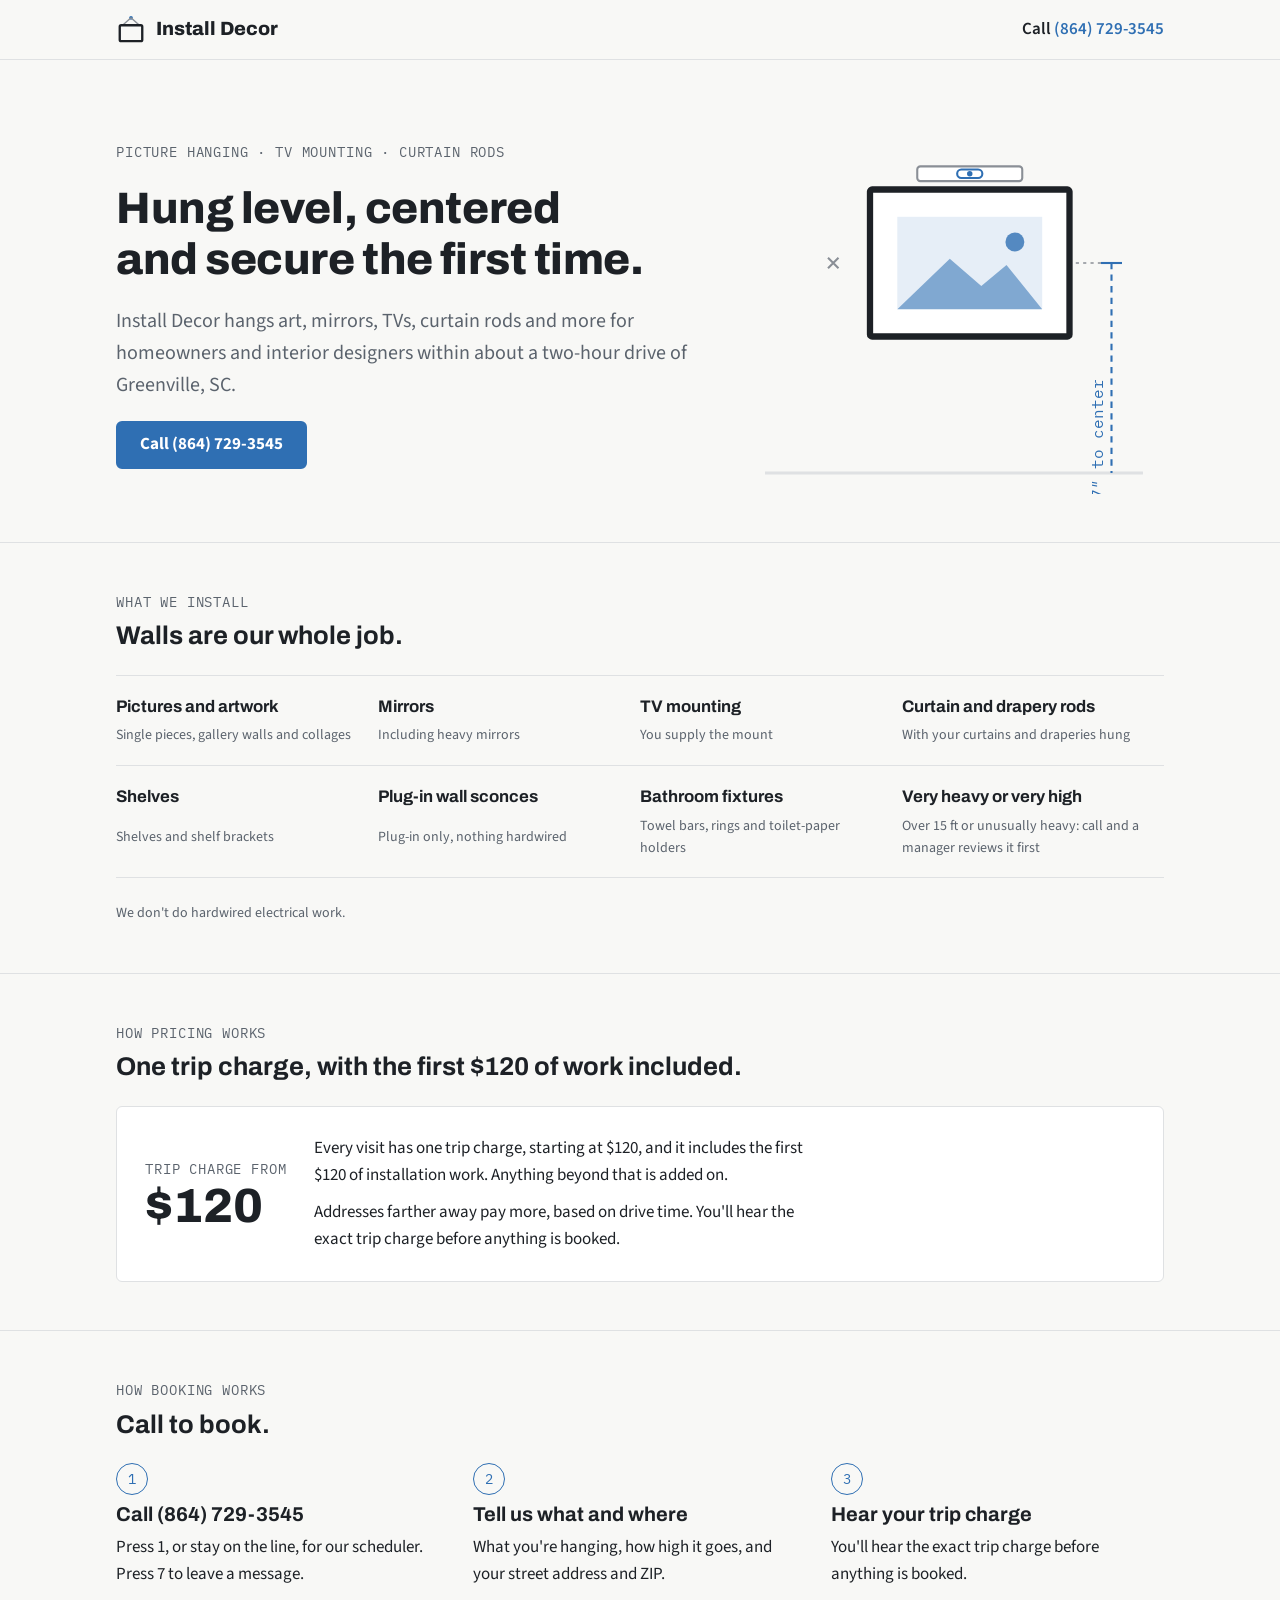
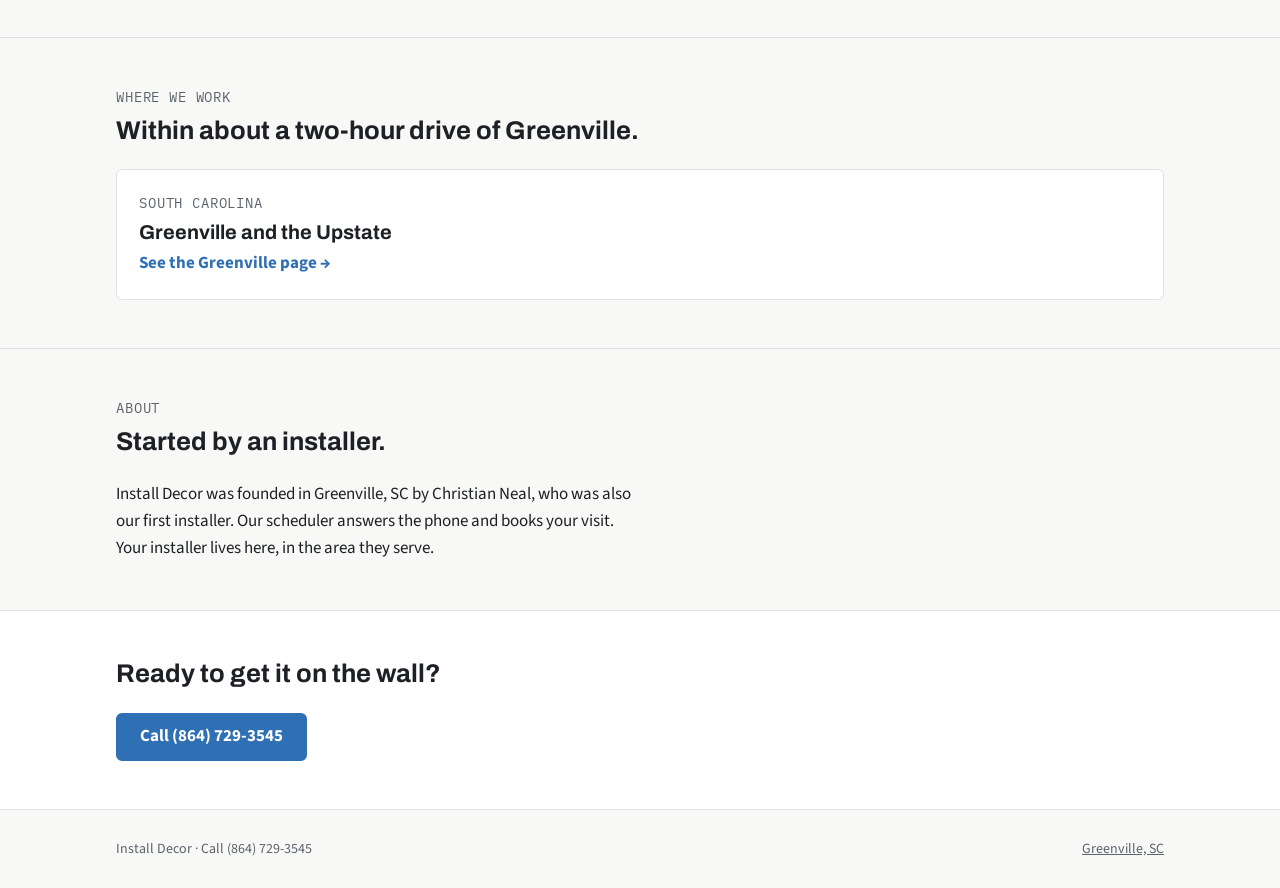
==== commit 338090cd: "Remove woman-owned line Co-Authored-By: Claude Opus 5.5 <noreply@anthropic.com> Claude-Session: http" ====
--- a/index.html
+++ b/index.html
@@ -158,7 +158,7 @@
         <p class="label">About</p>
         <h2>Started by an installer.</h2>
       </div>
-      <p>Install Decor is woman-owned and was founded in Greenville, SC by Christian Neal, who was also our first installer. Our scheduler answers the phone and books your visit. Your installer lives here, in the area they serve.</p>
+      <p>Install Decor was founded in Greenville, SC by Christian Neal, who was also our first installer. Our scheduler answers the phone and books your visit. Your installer lives here, in the area they serve.</p>
     </div>
   </section>
 
@@ -174,7 +174,7 @@
 
 <footer class="site-footer">
   <div class="wrap">
-    <span>Install Decor &middot; Woman-owned &middot; Call (864) 729-3545</span>
+    <span>Install Decor &middot; Call (864) 729-3545</span>
     <span><a href="greenville-sc/">Greenville, SC</a></span>
   </div>
 </footer>
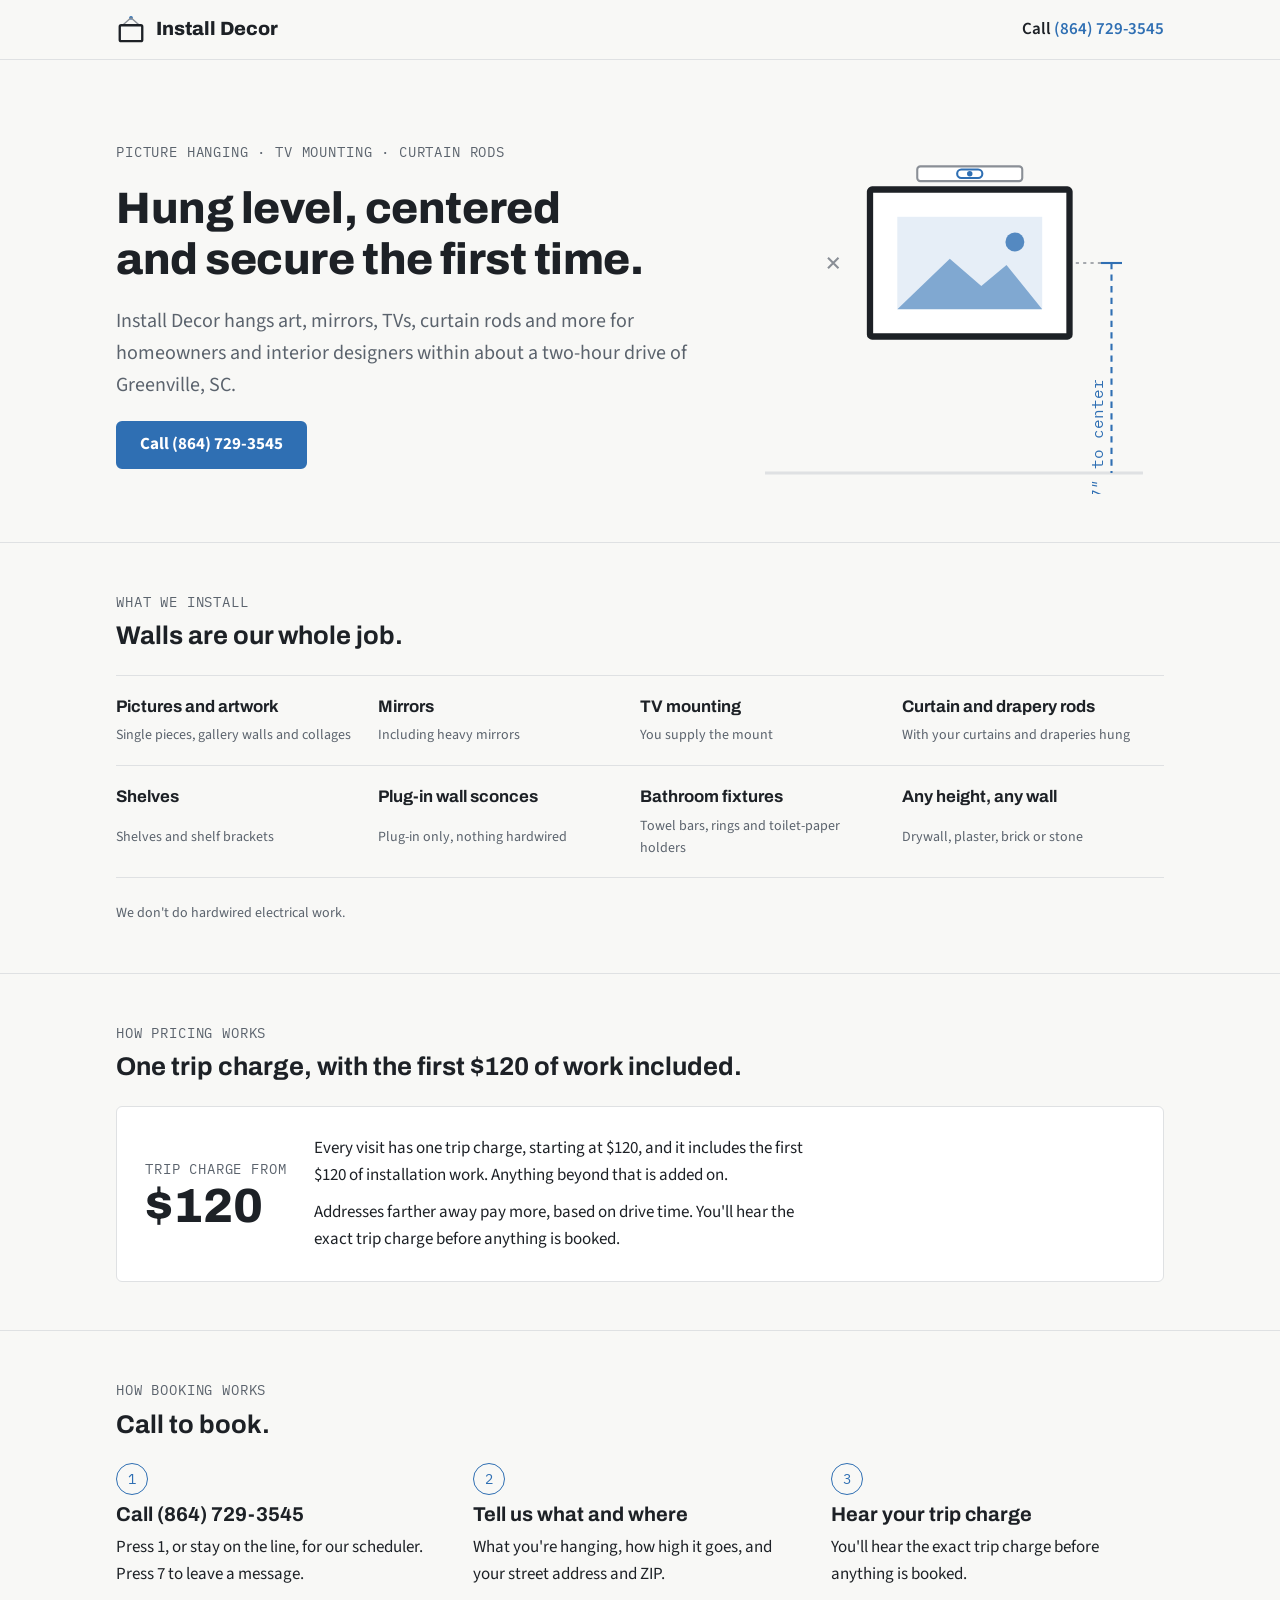
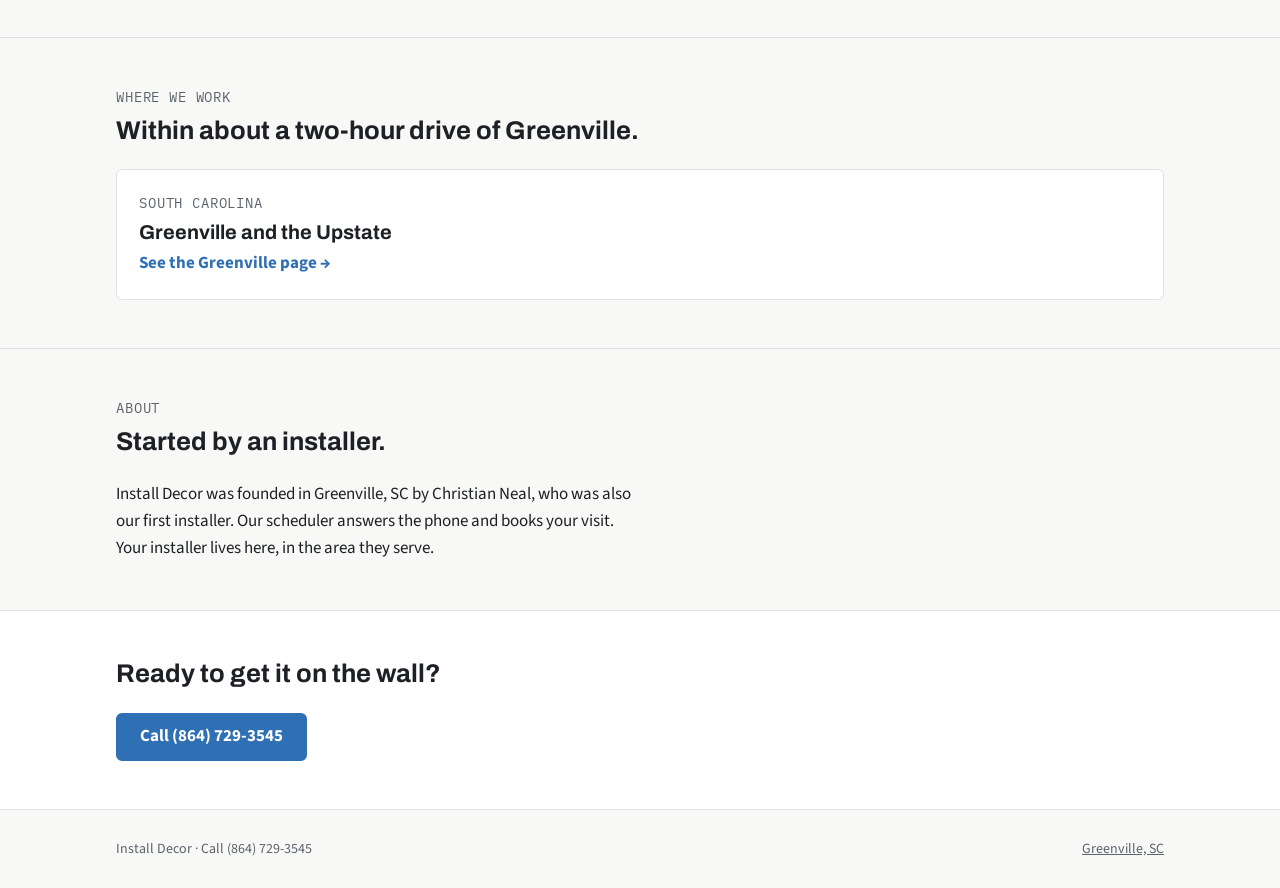
==== commit 44588670: "Replace manager-review tile with any height, any wall Co-Authored-By: Claude Opus 5.5 <noreply@anthr" ====
--- a/index.html
+++ b/index.html
@@ -97,7 +97,7 @@
         <li><strong>Shelves</strong><span>Shelves and shelf brackets</span></li>
         <li><strong>Plug-in wall sconces</strong><span>Plug-in only, nothing hardwired</span></li>
         <li><strong>Bathroom fixtures</strong><span>Towel bars, rings and toilet-paper holders</span></li>
-        <li><strong>Very heavy or very high</strong><span>Over 15 ft or unusually heavy: call and a manager reviews it first</span></li>
+        <li><strong>Any height, any wall</strong><span>Drywall, plaster, brick or stone</span></li>
       </ul>
       <p class="note">We don't do hardwired electrical work.</p>
     </div>
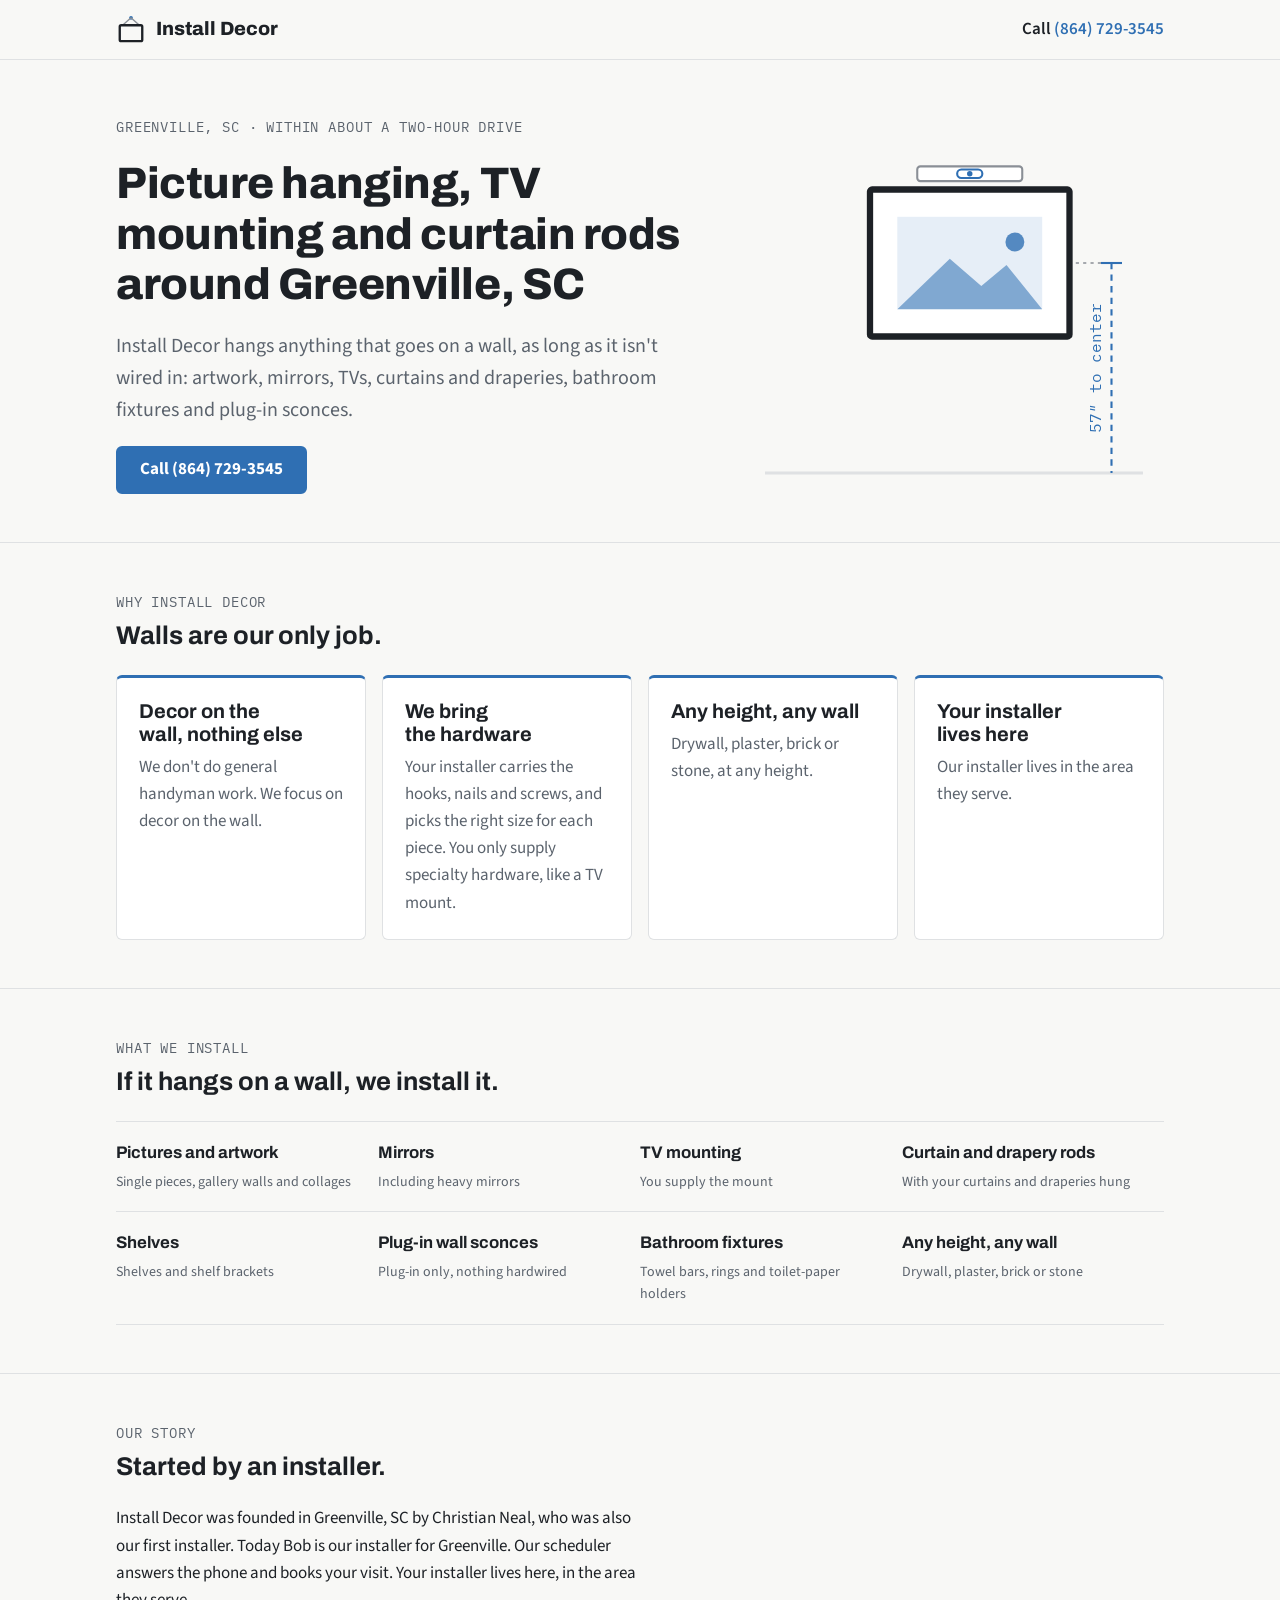
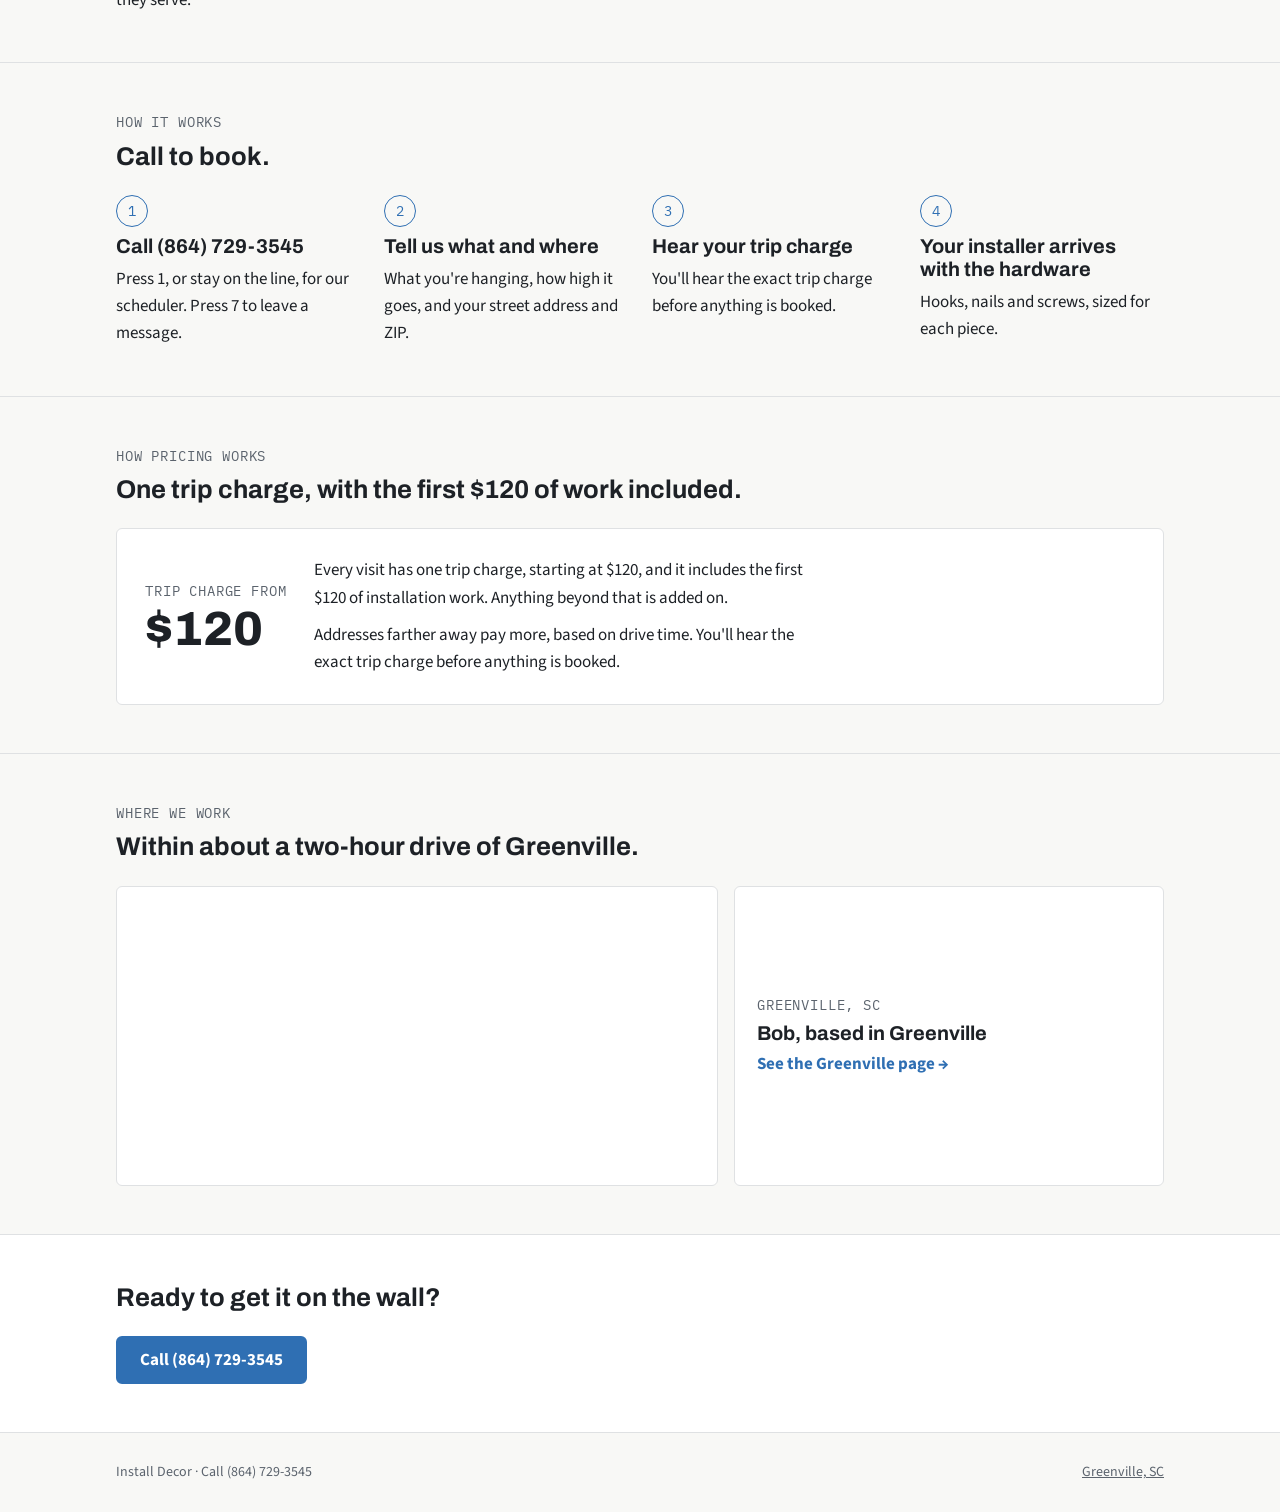
==== commit ed033716: "Update pages: new headline and lede, why-us points, process step 4, service-area map, layout fixes C" ====
--- a/index.html
+++ b/index.html
@@ -4,7 +4,7 @@
 <meta charset="utf-8">
 <meta name="viewport" content="width=device-width, initial-scale=1, viewport-fit=cover">
 <title>Install Decor | Picture Hanging, TV Mounting &amp; Curtain Rods</title>
-<meta name="description" content="Install Decor hangs pictures, mirrors, TVs, curtain rods and more for homeowners and designers within about a two-hour drive of Greenville, SC. Call (864) 729-3545.">
+<meta name="description" content="Install Decor hangs anything that goes on a wall, as long as it isn't wired in: artwork, mirrors, TVs, curtains, bathroom fixtures and plug-in sconces, within about a two-hour drive of Greenville, SC. Call (864) 729-3545.">
 <link rel="canonical" href="https://installdecor.com/">
 <link rel="icon" href="favicon.svg" type="image/svg+xml">
 <meta property="og:type" content="website">
@@ -56,9 +56,9 @@
   <section class="hero">
     <div class="wrap">
       <div class="hero-copy">
-        <p class="label">Picture hanging &middot; TV mounting &middot; Curtain rods</p>
-        <h1>Hung level, centered and secure the first time.</h1>
-        <p class="lede">Install Decor hangs art, mirrors, TVs, curtain rods and more for homeowners and interior designers within about a two-hour drive of Greenville, SC.</p>
+        <p class="label">Greenville, SC &middot; within about a two-hour drive</p>
+        <h1>Picture hanging, TV mounting and curtain rods around Greenville, SC</h1>
+        <p class="lede">Install Decor hangs anything that goes on a wall, as long as it isn't wired in: artwork, mirrors, TVs, curtains and draperies, bathroom fixtures and plug-in sconces.</p>
         <div class="actions">
           <a class="btn btn-primary" href="tel:+18647293545">Call (864) 729-3545</a>
         </div>
@@ -76,10 +76,24 @@
           <line x1="350" y1="140" x2="350" y2="340" stroke="var(--tape)" stroke-width="2" stroke-dasharray="6 5"/>
           <line x1="340" y1="140" x2="360" y2="140" stroke="var(--tape)" stroke-width="2"/>
           <line x1="316" y1="140" x2="340" y2="140" stroke="var(--pencil)" stroke-width="1.5" stroke-dasharray="3 4"/>
-          <path d="M80 135 l10 10 M90 135 l-10 10" stroke="var(--pencil)" stroke-width="2"/>
-          <text x="342" y="250" font-size="15" fill="var(--tape)" text-anchor="end" transform="rotate(-90 342 250)">57&#8243; to center</text>
+          <text x="340" y="240" font-size="15" fill="var(--tape)" text-anchor="middle" transform="rotate(-90 340 240)">57&#8243; to center</text>
         </svg>
       </div>
+    </div>
+  </section>
+
+  <section class="band" id="why">
+    <div class="wrap">
+      <div class="section-head">
+        <p class="label">Why Install Decor</p>
+        <h2>Walls are our only job.</h2>
+      </div>
+      <ul class="points">
+        <li><h3>Decor on the wall, nothing else</h3><p>We don't do general handyman work. We focus on decor on the wall.</p></li>
+        <li><h3>We bring the hardware</h3><p>Your installer carries the hooks, nails and screws, and picks the right size for each piece. You only supply specialty hardware, like a TV mount.</p></li>
+        <li><h3>Any height, any wall</h3><p>Drywall, plaster, brick or stone, at any height.</p></li>
+        <li><h3>Your installer lives here</h3><p>Our installer lives in the area they serve.</p></li>
+      </ul>
     </div>
   </section>
 
@@ -87,7 +101,7 @@
     <div class="wrap">
       <div class="section-head">
         <p class="label">What we install</p>
-        <h2>Walls are our whole job.</h2>
+        <h2>If it hangs on a wall, we install it.</h2>
       </div>
       <ul class="services">
         <li><strong>Pictures and artwork</strong><span>Single pieces, gallery walls and collages</span></li>
@@ -99,7 +113,31 @@
         <li><strong>Bathroom fixtures</strong><span>Towel bars, rings and toilet-paper holders</span></li>
         <li><strong>Any height, any wall</strong><span>Drywall, plaster, brick or stone</span></li>
       </ul>
-      <p class="note">We don't do hardwired electrical work.</p>
+    </div>
+  </section>
+
+  <section class="band" id="story">
+    <div class="wrap">
+      <div class="section-head">
+        <p class="label">Our story</p>
+        <h2>Started by an installer.</h2>
+      </div>
+      <p>Install Decor was founded in Greenville, SC by Christian Neal, who was also our first installer. Today Bob is our installer for Greenville. Our scheduler answers the phone and books your visit. Your installer lives here, in the area they serve.</p>
+    </div>
+  </section>
+
+  <section class="band" id="booking">
+    <div class="wrap">
+      <div class="section-head">
+        <p class="label">How it works</p>
+        <h2>Call to book.</h2>
+      </div>
+      <ol class="steps">
+        <li><h3>Call (864) 729-3545</h3><p>Press 1, or stay on the line, for our scheduler. Press 7 to leave a message.</p></li>
+        <li><h3>Tell us what and where</h3><p>What you're hanging, how high it goes, and your street address and ZIP.</p></li>
+        <li><h3>Hear your trip charge</h3><p>You'll hear the exact trip charge before anything is booked.</p></li>
+        <li><h3>Your installer arrives with the hardware</h3><p>Hooks, nails and screws, sized for each piece.</p></li>
+      </ol>
     </div>
   </section>
 
@@ -122,43 +160,20 @@
     </div>
   </section>
 
-  <section class="band" id="booking">
-    <div class="wrap">
-      <div class="section-head">
-        <p class="label">How booking works</p>
-        <h2>Call to book.</h2>
-      </div>
-      <ol class="steps">
-        <li><h3>Call (864) 729-3545</h3><p>Press 1, or stay on the line, for our scheduler. Press 7 to leave a message.</p></li>
-        <li><h3>Tell us what and where</h3><p>What you're hanging, how high it goes, and your street address and ZIP.</p></li>
-        <li><h3>Hear your trip charge</h3><p>You'll hear the exact trip charge before anything is booked.</p></li>
-      </ol>
-    </div>
-  </section>
-
-  <section class="band" id="cities">
+  <section class="band" id="area">
     <div class="wrap">
       <div class="section-head">
         <p class="label">Where we work</p>
         <h2>Within about a two-hour drive of Greenville.</h2>
       </div>
-      <div class="cities">
+      <div class="area">
+        <iframe class="map" title="Map of Greenville, SC" src="https://www.google.com/maps?q=Greenville,+SC&amp;z=7&amp;output=embed" loading="lazy" referrerpolicy="no-referrer-when-downgrade"></iframe>
         <a class="city" href="greenville-sc/">
-          <span class="label">South Carolina</span>
-          <h3>Greenville and the Upstate</h3>
+          <span class="label">Greenville, SC</span>
+          <h3>Bob, based in Greenville</h3>
           <span class="go">See the Greenville page &rarr;</span>
         </a>
       </div>
-    </div>
-  </section>
-
-  <section class="band" id="about">
-    <div class="wrap">
-      <div class="section-head">
-        <p class="label">About</p>
-        <h2>Started by an installer.</h2>
-      </div>
-      <p>Install Decor was founded in Greenville, SC by Christian Neal, who was also our first installer. Our scheduler answers the phone and books your visit. Your installer lives here, in the area they serve.</p>
     </div>
   </section>
 
--- a/styles.css
+++ b/styles.css
@@ -119,7 +119,7 @@
   border-top: 1px solid var(--line);
 }
 .services li {
-  display: grid; gap: 4px; padding: 18px 20px 18px 0;
+  display: grid; gap: 4px; align-content: start; padding: 18px 20px 18px 0;
   border-bottom: 1px solid var(--line);
 }
 .services li strong { font-family: var(--display); font-size: 1.05rem; }
@@ -138,7 +138,7 @@
 }
 .price-copy { display: grid; gap: 10px; min-width: 0; }
 
-.steps { list-style: none; margin: 0; padding: 0; display: grid; grid-template-columns: repeat(3, minmax(0, 1fr)); gap: 24px; counter-reset: step; }
+.steps { list-style: none; margin: 0; padding: 0; display: grid; grid-template-columns: repeat(auto-fit, minmax(200px, 1fr)); gap: 24px; counter-reset: step; }
 .steps li { display: grid; gap: 8px; align-content: start; counter-increment: step; }
 .steps li::before {
   content: counter(step);
@@ -154,6 +154,21 @@
 }
 .city:hover { border-color: var(--tape); }
 .city .go { color: var(--tape); font-weight: 700; }
+
+/* Why points */
+.points { list-style: none; margin: 0; padding: 0; display: grid; grid-template-columns: repeat(auto-fit, minmax(220px, 1fr)); gap: 16px; }
+.points li {
+  display: grid; gap: 8px; align-content: start; padding: 22px;
+  background: var(--panel); border: 1px solid var(--line); border-radius: var(--radius);
+  border-top: 3px solid var(--tape);
+}
+.points p { color: var(--muted); }
+
+/* Service area */
+.area { display: grid; grid-template-columns: minmax(0, 1.4fr) minmax(0, 1fr); gap: 16px; align-items: stretch; }
+.map { width: 100%; max-width: 100%; min-height: 300px; height: 100%; border: 1px solid var(--line); border-radius: var(--radius); background: var(--panel); }
+
+.area .city { align-content: center; }
 
 /* City page */
 .installer { display: grid; grid-template-columns: minmax(0, 1fr); gap: 28px; align-items: center; }
@@ -188,6 +203,7 @@
   .hero-art svg { max-width: 320px; margin: 0 auto; }
   .price { grid-template-columns: minmax(0, 1fr); gap: 16px; }
   .steps { grid-template-columns: minmax(0, 1fr); }
+  .area { grid-template-columns: minmax(0, 1fr); }
   .installer, .installer:has(.photo) { grid-template-columns: minmax(0, 1fr); }
   .installer .photo { max-width: 240px; }
 }
